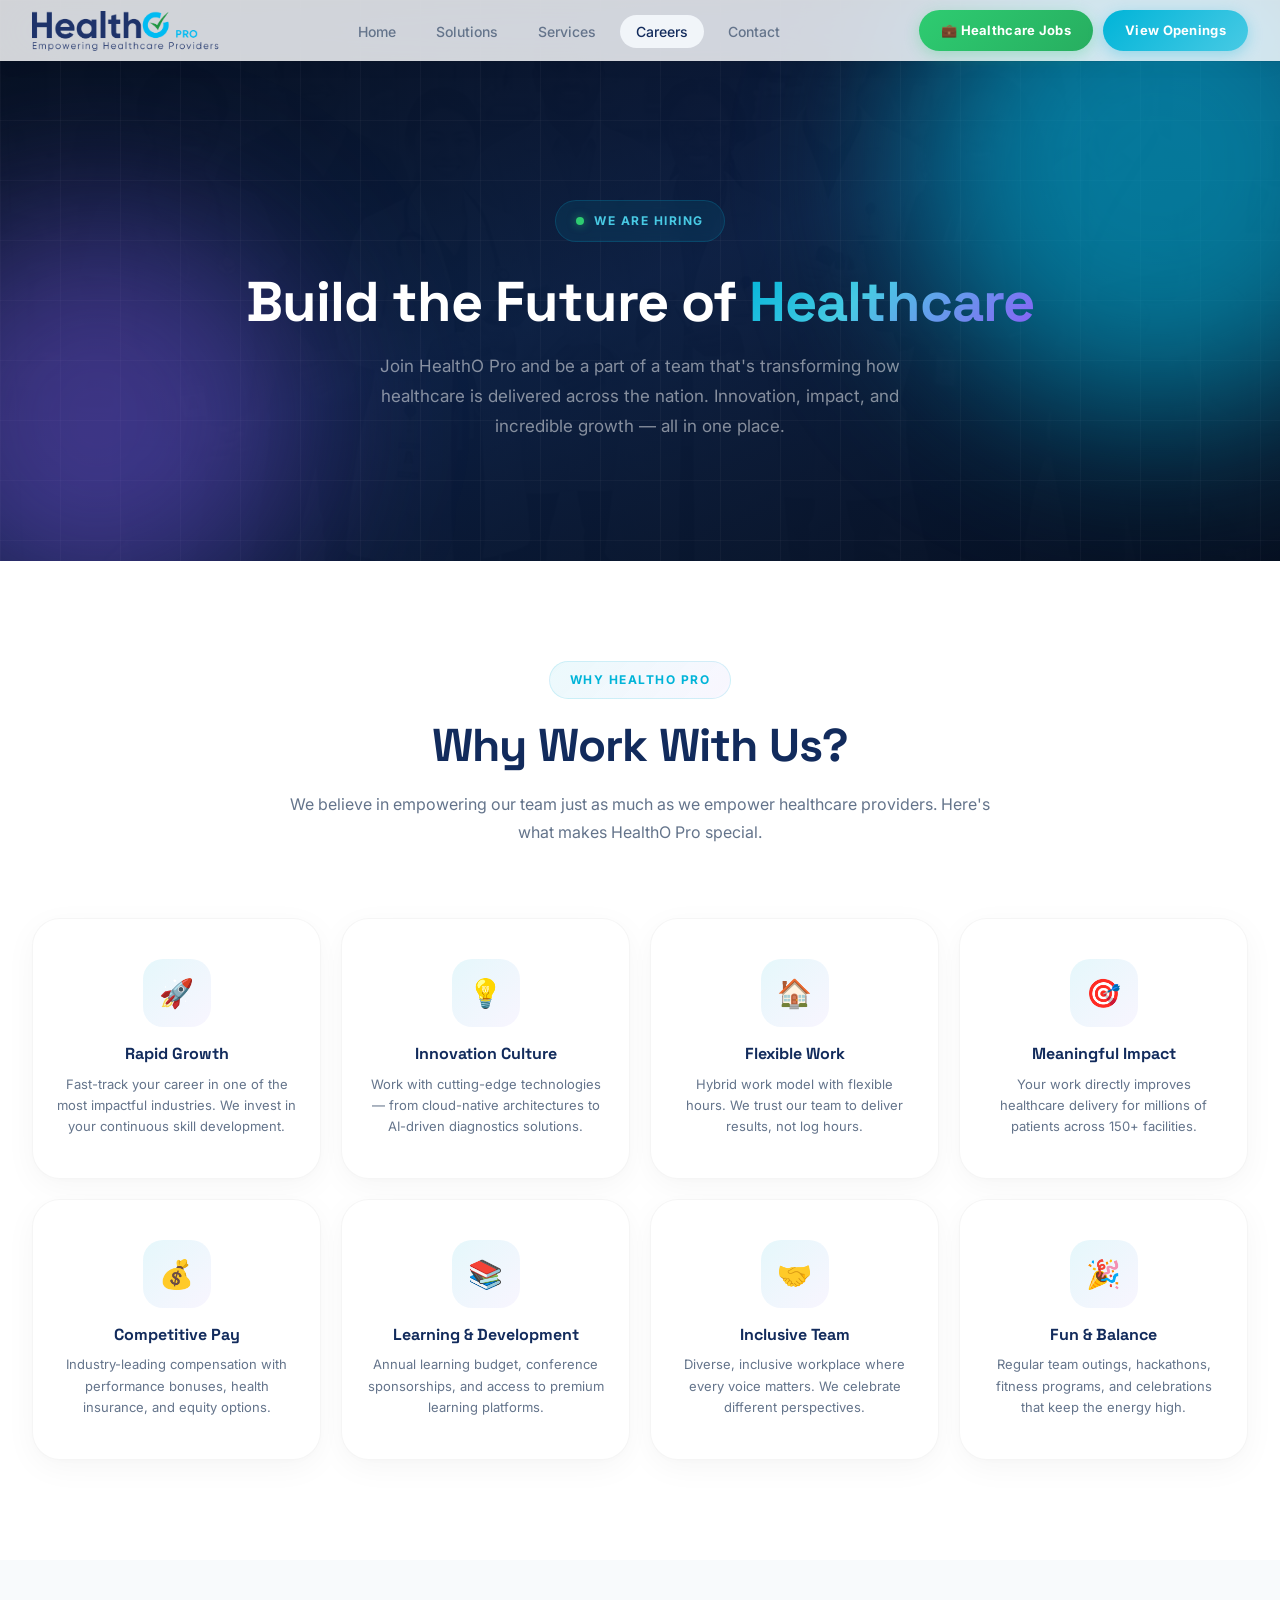
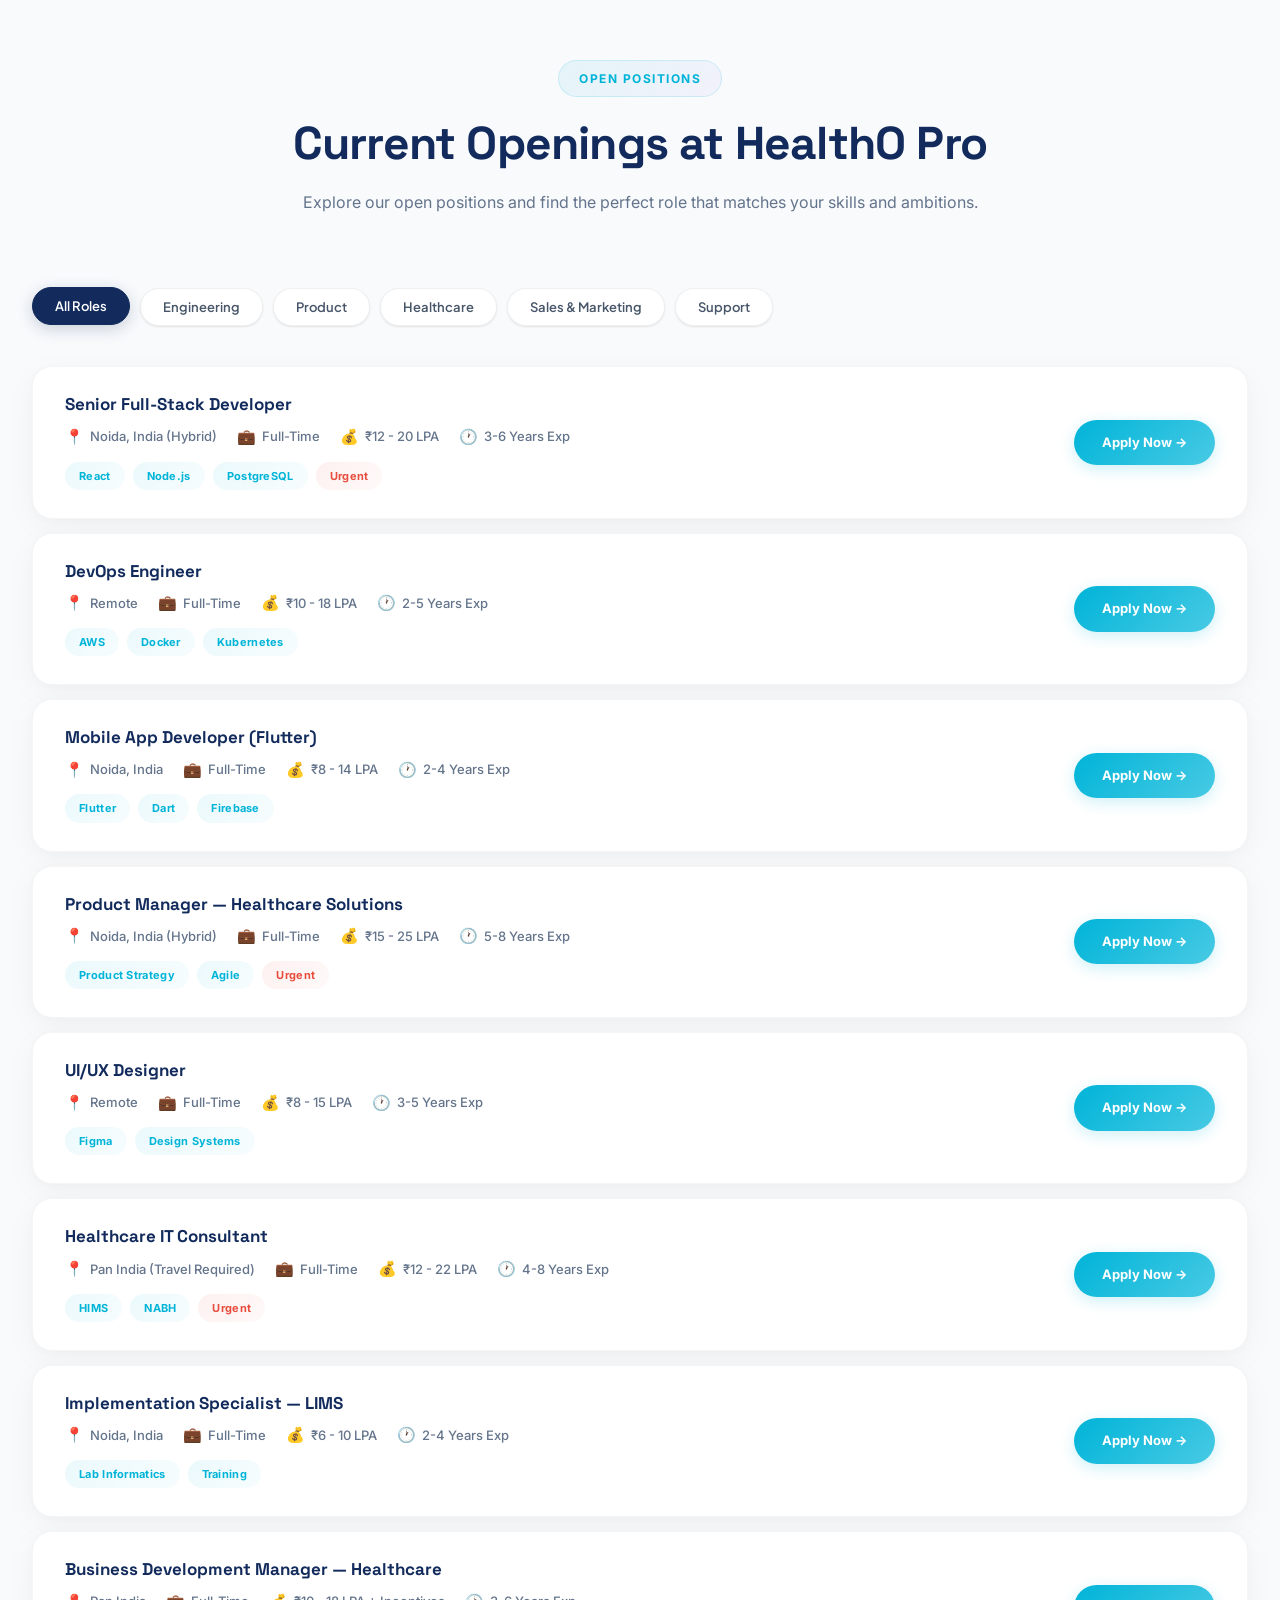
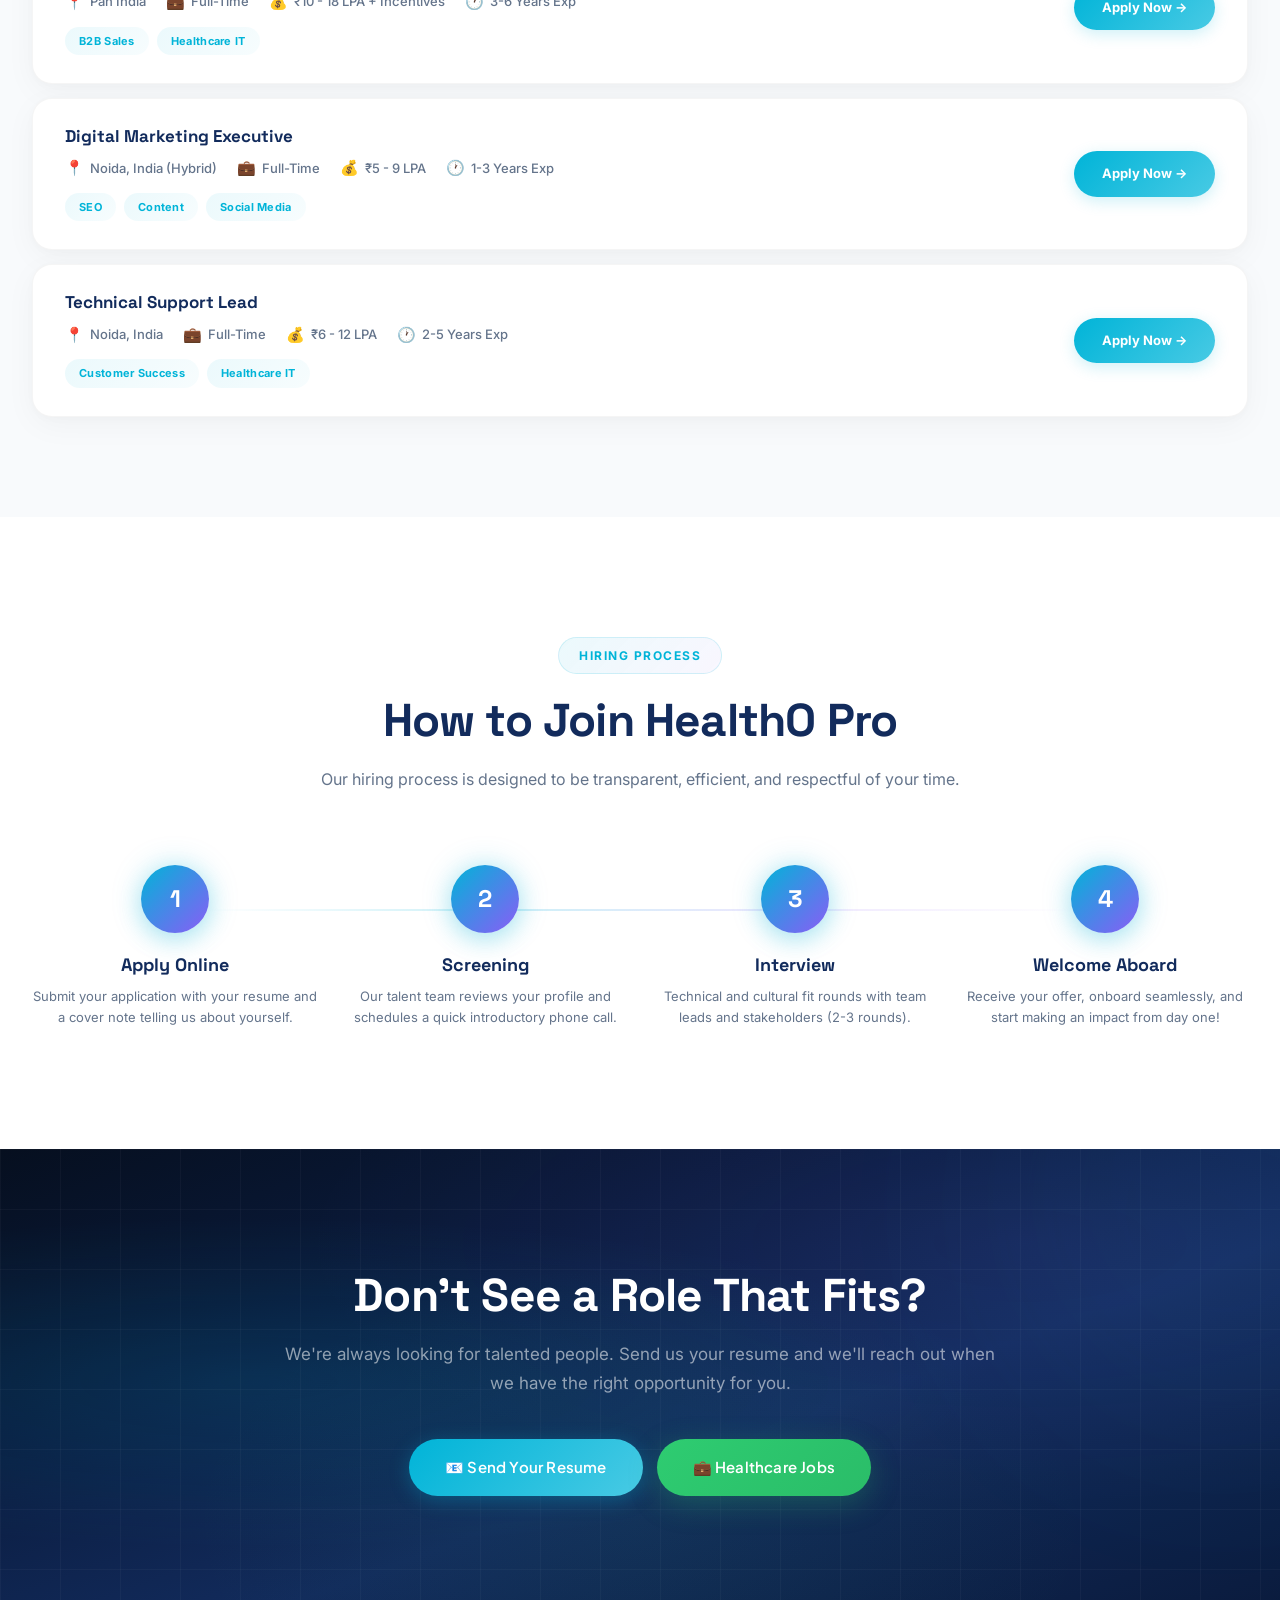
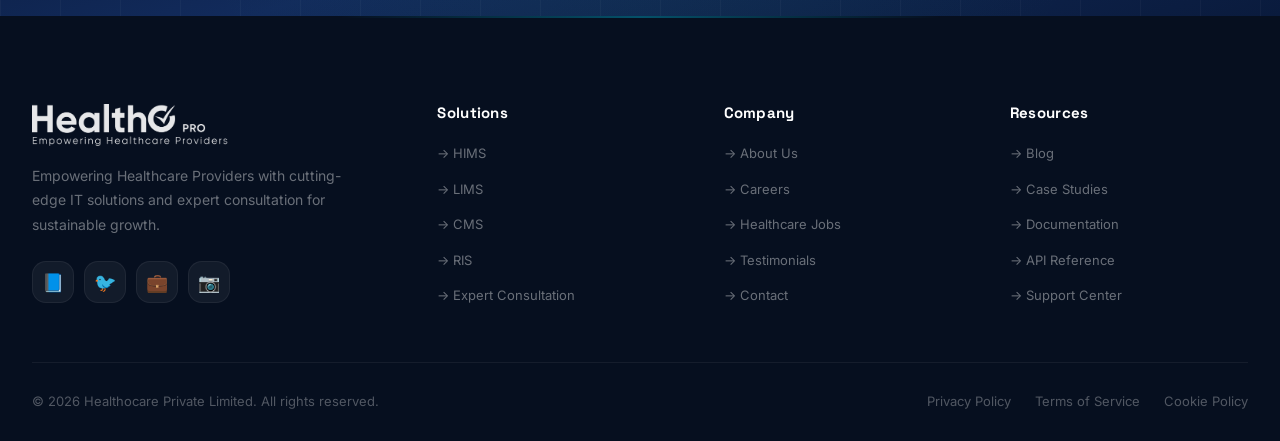
==== careers.html @ e5fc540d "first commit" ====
<!DOCTYPE html>
<html lang="en">
<head>
    <meta charset="UTF-8">
    <meta name="viewport" content="width=device-width, initial-scale=1.0">
    <title>Careers at HealthO Pro — Join Our Mission to Transform Healthcare</title>
    <meta name="description" content="Explore exciting career opportunities at HealthO Pro. Join our team of healthcare IT innovators and make a difference in global healthcare delivery.">
    <link rel="stylesheet" href="styles.css">
    <link rel="icon" type="image/png" href="assets/images/logo.png">
</head>
<body>

<!-- Preloader -->
<div class="preloader" id="preloader">
    <div class="preloader-spinner"></div>
</div>

<!-- Navigation -->
<nav class="navbar scrolled" id="navbar">
    <div class="container">
        <a href="index.html" class="nav-logo">
            <img src="assets/images/logo.png" alt="HealthO Pro">
        </a>
        <ul class="nav-menu" id="navMenu">
            <li><a href="index.html" class="nav-link">Home</a></li>
            <li><a href="index.html#solutions" class="nav-link">Solutions</a></li>
            <li><a href="index.html#services" class="nav-link">Services</a></li>
            <li><a href="careers.html" class="nav-link active">Careers</a></li>
            <li><a href="index.html#contact" class="nav-link">Contact</a></li>
            <li class="mobile-actions" style="display:none;">
                <a href="healthcare-jobs.html" class="nav-btn-jobs">💼 Healthcare Jobs</a>
                <a href="#open-positions" class="nav-btn-cta">View Openings</a>
            </li>
        </ul>
        <div class="nav-actions">
            <a href="healthcare-jobs.html" class="nav-btn-jobs">💼 Healthcare Jobs</a>
            <a href="#open-positions" class="nav-btn-cta">View Openings</a>
        </div>
        <button class="nav-toggle" id="navToggle" aria-label="Toggle navigation menu">
            <span></span>
            <span></span>
            <span></span>
        </button>
    </div>
</nav>

<!-- Page Hero -->
<section class="page-hero">
    <div class="page-hero-bg">
        <img src="assets/images/careers-hero.png" alt="Careers at HealthO Pro">
    </div>
    <div class="bg-grid"></div>
    <div class="bg-orb bg-orb-1"></div>
    <div class="bg-orb bg-orb-2"></div>
    <div class="container">
        <div class="hero-badge">
            <span class="hero-badge-dot"></span>
            We are hiring
        </div>
        <h1>Build the Future of <span class="highlight">Healthcare</span></h1>
        <p>Join HealthO Pro and be a part of a team that's transforming how healthcare is delivered across the nation. Innovation, impact, and incredible growth — all in one place.</p>
    </div>
</section>

<!-- Why Join Us -->
<section class="careers-why section">
    <div class="container">
        <div class="section-header reveal">
            <span class="section-label">Why HealthO Pro</span>
            <h2>Why Work With Us?</h2>
            <p>We believe in empowering our team just as much as we empower healthcare providers. Here's what makes HealthO Pro special.</p>
        </div>
        <div class="perks-grid">
            <div class="perk-card reveal" style="transition-delay: 0.1s">
                <div class="perk-icon">🚀</div>
                <h4>Rapid Growth</h4>
                <p>Fast-track your career in one of the most impactful industries. We invest in your continuous skill development.</p>
            </div>
            <div class="perk-card reveal" style="transition-delay: 0.2s">
                <div class="perk-icon">💡</div>
                <h4>Innovation Culture</h4>
                <p>Work with cutting-edge technologies — from cloud-native architectures to AI-driven diagnostics solutions.</p>
            </div>
            <div class="perk-card reveal" style="transition-delay: 0.3s">
                <div class="perk-icon">🏠</div>
                <h4>Flexible Work</h4>
                <p>Hybrid work model with flexible hours. We trust our team to deliver results, not log hours.</p>
            </div>
            <div class="perk-card reveal" style="transition-delay: 0.4s">
                <div class="perk-icon">🎯</div>
                <h4>Meaningful Impact</h4>
                <p>Your work directly improves healthcare delivery for millions of patients across 150+ facilities.</p>
            </div>
            <div class="perk-card reveal" style="transition-delay: 0.5s">
                <div class="perk-icon">💰</div>
                <h4>Competitive Pay</h4>
                <p>Industry-leading compensation with performance bonuses, health insurance, and equity options.</p>
            </div>
            <div class="perk-card reveal" style="transition-delay: 0.6s">
                <div class="perk-icon">📚</div>
                <h4>Learning & Development</h4>
                <p>Annual learning budget, conference sponsorships, and access to premium learning platforms.</p>
            </div>
            <div class="perk-card reveal" style="transition-delay: 0.7s">
                <div class="perk-icon">🤝</div>
                <h4>Inclusive Team</h4>
                <p>Diverse, inclusive workplace where every voice matters. We celebrate different perspectives.</p>
            </div>
            <div class="perk-card reveal" style="transition-delay: 0.8s">
                <div class="perk-icon">🎉</div>
                <h4>Fun & Balance</h4>
                <p>Regular team outings, hackathons, fitness programs, and celebrations that keep the energy high.</p>
            </div>
        </div>
    </div>
</section>

<!-- Open Positions -->
<section class="job-listings" id="open-positions">
    <div class="container">
        <div class="section-header reveal">
            <span class="section-label">Open Positions</span>
            <h2>Current Openings at HealthO Pro</h2>
            <p>Explore our open positions and find the perfect role that matches your skills and ambitions.</p>
        </div>

        <div class="jobs-filter reveal">
            <button class="filter-btn active" data-filter="all">All Roles</button>
            <button class="filter-btn" data-filter="engineering">Engineering</button>
            <button class="filter-btn" data-filter="product">Product</button>
            <button class="filter-btn" data-filter="healthcare">Healthcare</button>
            <button class="filter-btn" data-filter="sales">Sales & Marketing</button>
            <button class="filter-btn" data-filter="support">Support</button>
        </div>

        <div class="jobs-list" id="jobsList">
            <!-- Engineering -->
            <div class="job-card reveal" data-category="engineering">
                <div class="job-info">
                    <h4>Senior Full-Stack Developer</h4>
                    <div class="job-meta">
                        <span class="job-meta-item"><span class="meta-icon">📍</span> Noida, India (Hybrid)</span>
                        <span class="job-meta-item"><span class="meta-icon">💼</span> Full-Time</span>
                        <span class="job-meta-item"><span class="meta-icon">💰</span> ₹12 - 20 LPA</span>
                        <span class="job-meta-item"><span class="meta-icon">🕐</span> 3-6 Years Exp</span>
                    </div>
                    <div class="job-tags">
                        <span class="job-tag">React</span>
                        <span class="job-tag">Node.js</span>
                        <span class="job-tag">PostgreSQL</span>
                        <span class="job-tag urgent">Urgent</span>
                    </div>
                </div>
                <a href="#" class="job-apply">Apply Now →</a>
            </div>

            <div class="job-card reveal" data-category="engineering">
                <div class="job-info">
                    <h4>DevOps Engineer</h4>
                    <div class="job-meta">
                        <span class="job-meta-item"><span class="meta-icon">📍</span> Remote</span>
                        <span class="job-meta-item"><span class="meta-icon">💼</span> Full-Time</span>
                        <span class="job-meta-item"><span class="meta-icon">💰</span> ₹10 - 18 LPA</span>
                        <span class="job-meta-item"><span class="meta-icon">🕐</span> 2-5 Years Exp</span>
                    </div>
                    <div class="job-tags">
                        <span class="job-tag">AWS</span>
                        <span class="job-tag">Docker</span>
                        <span class="job-tag">Kubernetes</span>
                    </div>
                </div>
                <a href="#" class="job-apply">Apply Now →</a>
            </div>

            <div class="job-card reveal" data-category="engineering">
                <div class="job-info">
                    <h4>Mobile App Developer (Flutter)</h4>
                    <div class="job-meta">
                        <span class="job-meta-item"><span class="meta-icon">📍</span> Noida, India</span>
                        <span class="job-meta-item"><span class="meta-icon">💼</span> Full-Time</span>
                        <span class="job-meta-item"><span class="meta-icon">💰</span> ₹8 - 14 LPA</span>
                        <span class="job-meta-item"><span class="meta-icon">🕐</span> 2-4 Years Exp</span>
                    </div>
                    <div class="job-tags">
                        <span class="job-tag">Flutter</span>
                        <span class="job-tag">Dart</span>
                        <span class="job-tag">Firebase</span>
                    </div>
                </div>
                <a href="#" class="job-apply">Apply Now →</a>
            </div>

            <!-- Product -->
            <div class="job-card reveal" data-category="product">
                <div class="job-info">
                    <h4>Product Manager — Healthcare Solutions</h4>
                    <div class="job-meta">
                        <span class="job-meta-item"><span class="meta-icon">📍</span> Noida, India (Hybrid)</span>
                        <span class="job-meta-item"><span class="meta-icon">💼</span> Full-Time</span>
                        <span class="job-meta-item"><span class="meta-icon">💰</span> ₹15 - 25 LPA</span>
                        <span class="job-meta-item"><span class="meta-icon">🕐</span> 5-8 Years Exp</span>
                    </div>
                    <div class="job-tags">
                        <span class="job-tag">Product Strategy</span>
                        <span class="job-tag">Agile</span>
                        <span class="job-tag urgent">Urgent</span>
                    </div>
                </div>
                <a href="#" class="job-apply">Apply Now →</a>
            </div>

            <div class="job-card reveal" data-category="product">
                <div class="job-info">
                    <h4>UI/UX Designer</h4>
                    <div class="job-meta">
                        <span class="job-meta-item"><span class="meta-icon">📍</span> Remote</span>
                        <span class="job-meta-item"><span class="meta-icon">💼</span> Full-Time</span>
                        <span class="job-meta-item"><span class="meta-icon">💰</span> ₹8 - 15 LPA</span>
                        <span class="job-meta-item"><span class="meta-icon">🕐</span> 3-5 Years Exp</span>
                    </div>
                    <div class="job-tags">
                        <span class="job-tag">Figma</span>
                        <span class="job-tag">Design Systems</span>
                    </div>
                </div>
                <a href="#" class="job-apply">Apply Now →</a>
            </div>

            <!-- Healthcare -->
            <div class="job-card reveal" data-category="healthcare">
                <div class="job-info">
                    <h4>Healthcare IT Consultant</h4>
                    <div class="job-meta">
                        <span class="job-meta-item"><span class="meta-icon">📍</span> Pan India (Travel Required)</span>
                        <span class="job-meta-item"><span class="meta-icon">💼</span> Full-Time</span>
                        <span class="job-meta-item"><span class="meta-icon">💰</span> ₹12 - 22 LPA</span>
                        <span class="job-meta-item"><span class="meta-icon">🕐</span> 4-8 Years Exp</span>
                    </div>
                    <div class="job-tags">
                        <span class="job-tag">HIMS</span>
                        <span class="job-tag">NABH</span>
                        <span class="job-tag urgent">Urgent</span>
                    </div>
                </div>
                <a href="#" class="job-apply">Apply Now →</a>
            </div>

            <div class="job-card reveal" data-category="healthcare">
                <div class="job-info">
                    <h4>Implementation Specialist — LIMS</h4>
                    <div class="job-meta">
                        <span class="job-meta-item"><span class="meta-icon">📍</span> Noida, India</span>
                        <span class="job-meta-item"><span class="meta-icon">💼</span> Full-Time</span>
                        <span class="job-meta-item"><span class="meta-icon">💰</span> ₹6 - 10 LPA</span>
                        <span class="job-meta-item"><span class="meta-icon">🕐</span> 2-4 Years Exp</span>
                    </div>
                    <div class="job-tags">
                        <span class="job-tag">Lab Informatics</span>
                        <span class="job-tag">Training</span>
                    </div>
                </div>
                <a href="#" class="job-apply">Apply Now →</a>
            </div>

            <!-- Sales & Marketing -->
            <div class="job-card reveal" data-category="sales">
                <div class="job-info">
                    <h4>Business Development Manager — Healthcare</h4>
                    <div class="job-meta">
                        <span class="job-meta-item"><span class="meta-icon">📍</span> Pan India</span>
                        <span class="job-meta-item"><span class="meta-icon">💼</span> Full-Time</span>
                        <span class="job-meta-item"><span class="meta-icon">💰</span> ₹10 - 18 LPA + Incentives</span>
                        <span class="job-meta-item"><span class="meta-icon">🕐</span> 3-6 Years Exp</span>
                    </div>
                    <div class="job-tags">
                        <span class="job-tag">B2B Sales</span>
                        <span class="job-tag">Healthcare IT</span>
                    </div>
                </div>
                <a href="#" class="job-apply">Apply Now →</a>
            </div>

            <div class="job-card reveal" data-category="sales">
                <div class="job-info">
                    <h4>Digital Marketing Executive</h4>
                    <div class="job-meta">
                        <span class="job-meta-item"><span class="meta-icon">📍</span> Noida, India (Hybrid)</span>
                        <span class="job-meta-item"><span class="meta-icon">💼</span> Full-Time</span>
                        <span class="job-meta-item"><span class="meta-icon">💰</span> ₹5 - 9 LPA</span>
                        <span class="job-meta-item"><span class="meta-icon">🕐</span> 1-3 Years Exp</span>
                    </div>
                    <div class="job-tags">
                        <span class="job-tag">SEO</span>
                        <span class="job-tag">Content</span>
                        <span class="job-tag">Social Media</span>
                    </div>
                </div>
                <a href="#" class="job-apply">Apply Now →</a>
            </div>

            <!-- Support -->
            <div class="job-card reveal" data-category="support">
                <div class="job-info">
                    <h4>Technical Support Lead</h4>
                    <div class="job-meta">
                        <span class="job-meta-item"><span class="meta-icon">📍</span> Noida, India</span>
                        <span class="job-meta-item"><span class="meta-icon">💼</span> Full-Time</span>
                        <span class="job-meta-item"><span class="meta-icon">💰</span> ₹6 - 12 LPA</span>
                        <span class="job-meta-item"><span class="meta-icon">🕐</span> 2-5 Years Exp</span>
                    </div>
                    <div class="job-tags">
                        <span class="job-tag">Customer Success</span>
                        <span class="job-tag">Healthcare IT</span>
                    </div>
                </div>
                <a href="#" class="job-apply">Apply Now →</a>
            </div>
        </div>
    </div>
</section>

<!-- Application Process -->
<section class="section">
    <div class="container">
        <div class="section-header reveal">
            <span class="section-label">Hiring Process</span>
            <h2>How to Join HealthO Pro</h2>
            <p>Our hiring process is designed to be transparent, efficient, and respectful of your time.</p>
        </div>
        <div class="process-grid">
            <div class="process-step reveal" style="transition-delay: 0.1s">
                <div class="process-number">1</div>
                <h4>Apply Online</h4>
                <p>Submit your application with your resume and a cover note telling us about yourself.</p>
            </div>
            <div class="process-step reveal" style="transition-delay: 0.2s">
                <div class="process-number">2</div>
                <h4>Screening</h4>
                <p>Our talent team reviews your profile and schedules a quick introductory phone call.</p>
            </div>
            <div class="process-step reveal" style="transition-delay: 0.3s">
                <div class="process-number">3</div>
                <h4>Interview</h4>
                <p>Technical and cultural fit rounds with team leads and stakeholders (2-3 rounds).</p>
            </div>
            <div class="process-step reveal" style="transition-delay: 0.4s">
                <div class="process-number">4</div>
                <h4>Welcome Aboard</h4>
                <p>Receive your offer, onboard seamlessly, and start making an impact from day one!</p>
            </div>
        </div>
    </div>
</section>

<!-- CTA -->
<section class="cta-section">
    <div class="bg-grid"></div>
    <div class="cta-content reveal">
        <h2>Don't See a Role That Fits?</h2>
        <p>We're always looking for talented people. Send us your resume and we'll reach out when we have the right opportunity for you.</p>
        <div class="cta-actions">
            <a href="mailto:careers@healthopro.com" class="btn btn-primary">
                📧 Send Your Resume
            </a>
            <a href="healthcare-jobs.html" class="btn btn-green">
                💼 Healthcare Jobs
            </a>
        </div>
    </div>
</section>

<!-- Footer -->
<footer class="footer">
    <div class="container">
        <div class="footer-grid">
            <div class="footer-brand">
                <img src="assets/images/logo.png" alt="HealthO Pro">
                <p>Empowering Healthcare Providers with cutting-edge IT solutions and expert consultation for sustainable growth.</p>
                <div class="footer-social">
                    <a href="#" class="social-link" aria-label="Facebook">📘</a>
                    <a href="#" class="social-link" aria-label="Twitter">🐦</a>
                    <a href="#" class="social-link" aria-label="LinkedIn">💼</a>
                    <a href="#" class="social-link" aria-label="Instagram">📷</a>
                </div>
            </div>
            <div class="footer-links">
                <h4>Solutions</h4>
                <ul>
                    <li><a href="index.html#service-hims">→ HIMS</a></li>
                    <li><a href="index.html#service-lims">→ LIMS</a></li>
                    <li><a href="index.html#service-cms">→ CMS</a></li>
                    <li><a href="index.html#service-ris">→ RIS</a></li>
                    <li><a href="index.html#service-consult">→ Expert Consultation</a></li>
                </ul>
            </div>
            <div class="footer-links">
                <h4>Company</h4>
                <ul>
                    <li><a href="index.html#why-us">→ About Us</a></li>
                    <li><a href="careers.html">→ Careers</a></li>
                    <li><a href="healthcare-jobs.html">→ Healthcare Jobs</a></li>
                    <li><a href="index.html#testimonials">→ Testimonials</a></li>
                    <li><a href="index.html#contact">→ Contact</a></li>
                </ul>
            </div>
            <div class="footer-links">
                <h4>Resources</h4>
                <ul>
                    <li><a href="#">→ Blog</a></li>
                    <li><a href="#">→ Case Studies</a></li>
                    <li><a href="#">→ Documentation</a></li>
                    <li><a href="#">→ API Reference</a></li>
                    <li><a href="#">→ Support Center</a></li>
                </ul>
            </div>
        </div>
        <div class="footer-bottom">
            <p>© 2026 Healthocare Private Limited. All rights reserved.</p>
            <div class="footer-bottom-links">
                <a href="#">Privacy Policy</a>
                <a href="#">Terms of Service</a>
                <a href="#">Cookie Policy</a>
            </div>
        </div>
    </div>
</footer>

<!-- Back to Top -->
<button class="back-to-top" id="backToTop" aria-label="Back to top">↑</button>

<script src="script.js"></script>
</body>
</html>
---- styles.css ----
/* ============================================
   HealthO Pro — Futuristic Design System 2030
   Color Palette from Logo:
   - Dark Navy:  #122B5C
   - Cyan Blue:  #00B4D8
   - Green:      #2ECC71
   ============================================ */

@import url('https://fonts.googleapis.com/css2?family=Inter:wght@300;400;500;600;700;800;900&family=Plus+Jakarta+Sans:wght@400;500;600;700;800&family=Space+Grotesk:wght@400;500;600;700&display=swap');

/* ===== CSS VARIABLES ===== */
:root {
    --navy: #122B5C;
    --navy-dark: #0A1B3D;
    --navy-deeper: #060F1F;
    --navy-light: #1A3A72;
    --cyan: #00B4D8;
    --cyan-dark: #0096B7;
    --cyan-light: #48CAE4;
    --cyan-glow: rgba(0, 180, 216, 0.6);
    --green: #2ECC71;
    --green-dark: #27AE60;
    --green-light: #58D68D;
    --green-glow: rgba(46, 204, 113, 0.5);
    --purple: #8B5CF6;
    --purple-glow: rgba(139, 92, 246, 0.4);
    --amber: #F59E0B;

    --white: #FFFFFF;
    --off-white: #F8FAFC;
    --gray-50: #F1F5F9;
    --gray-100: #E2E8F0;
    --gray-200: #CBD5E1;
    --gray-300: #94A3B8;
    --gray-400: #64748B;
    --gray-500: #475569;
    --gray-600: #334155;
    --gray-700: #1E293B;
    --gray-800: #0F172A;

    /* Glass */
    --glass-white: rgba(255, 255, 255, 0.06);
    --glass-white-border: rgba(255, 255, 255, 0.1);
    --glass-card: rgba(255, 255, 255, 0.03);
    --glass-light: rgba(255, 255, 255, 0.85);
    --glass-light-border: rgba(255, 255, 255, 0.5);

    /* Gradients */
    --gradient-hero: linear-gradient(160deg, #060F1F 0%, #0A1B3D 30%, #122B5C 60%, #0A1B3D 100%);
    --gradient-mesh: radial-gradient(ellipse at 20% 50%, rgba(0,180,216,0.12) 0%, transparent 50%),
                     radial-gradient(ellipse at 80% 20%, rgba(139,92,246,0.08) 0%, transparent 50%),
                     radial-gradient(ellipse at 50% 80%, rgba(46,204,113,0.06) 0%, transparent 50%);
    --gradient-cyan: linear-gradient(135deg, #00B4D8 0%, #48CAE4 50%, #00B4D8 100%);
    --gradient-cyan-glow: linear-gradient(135deg, #00B4D8 0%, #8B5CF6 100%);
    --gradient-navy: linear-gradient(135deg, #122B5C 0%, #1A3A72 100%);
    --gradient-card-hover: linear-gradient(135deg, rgba(0,180,216,0.05) 0%, rgba(139,92,246,0.03) 100%);
    --gradient-text: linear-gradient(135deg, #00B4D8 0%, #48CAE4 40%, #8B5CF6 100%);

    /* Shadows */
    --shadow-sm: 0 1px 3px rgba(0,0,0,0.04), 0 1px 2px rgba(0,0,0,0.06);
    --shadow-md: 0 4px 20px rgba(0,0,0,0.06), 0 2px 8px rgba(0,0,0,0.04);
    --shadow-lg: 0 12px 40px rgba(0,0,0,0.08), 0 4px 12px rgba(0,0,0,0.05);
    --shadow-xl: 0 24px 60px rgba(0,0,0,0.1), 0 8px 20px rgba(0,0,0,0.06);
    --shadow-2xl: 0 32px 80px rgba(0,0,0,0.14);
    --shadow-cyan: 0 0 30px rgba(0,180,216,0.2), 0 0 60px rgba(0,180,216,0.1);
    --shadow-neon: 0 0 20px rgba(0,180,216,0.4), 0 0 40px rgba(0,180,216,0.2), 0 0 80px rgba(0,180,216,0.1);
    --shadow-green: 0 8px 30px rgba(46,204,113,0.25);
    --shadow-card: 0 8px 32px rgba(0,0,0,0.04), 0 2px 8px rgba(0,0,0,0.02);
    --shadow-card-hover: 0 20px 60px rgba(0,180,216,0.12), 0 8px 24px rgba(0,0,0,0.06);

    /* Typography */
    --font-primary: 'Plus Jakarta Sans', 'Inter', -apple-system, BlinkMacSystemFont, sans-serif;
    --font-display: 'Space Grotesk', 'Plus Jakarta Sans', sans-serif;
    --font-body: 'Inter', -apple-system, BlinkMacSystemFont, sans-serif;

    /* Spacing */
    --section-padding: 120px 0;
    --container-max: 1320px;
    --container-padding: 0 32px;

    /* Radius */
    --radius-sm: 10px;
    --radius-md: 14px;
    --radius-lg: 20px;
    --radius-xl: 28px;
    --radius-2xl: 36px;
    --radius-full: 9999px;

    /* Transitions */
    --ease-out-expo: cubic-bezier(0.16, 1, 0.3, 1);
    --ease-spring: cubic-bezier(0.34, 1.56, 0.64, 1);
    --transition-fast: 0.2s var(--ease-out-expo);
    --transition-base: 0.4s var(--ease-out-expo);
    --transition-slow: 0.6s var(--ease-out-expo);
    --transition-spring: 0.5s var(--ease-spring);
}

/* ===== RESET & BASE ===== */
*, *::before, *::after {
    margin: 0;
    padding: 0;
    box-sizing: border-box;
}

html {
    scroll-behavior: smooth;
    -webkit-font-smoothing: antialiased;
    -moz-osx-font-smoothing: grayscale;
    font-size: 16px;
}

body {
    font-family: var(--font-body);
    font-size: 1rem;
    line-height: 1.65;
    color: var(--gray-500);
    background-color: var(--white);
    overflow-x: hidden;
}

a {
    text-decoration: none;
    color: inherit;
    transition: var(--transition-base);
}

img {
    max-width: 100%;
    height: auto;
    display: block;
}

ul, ol { list-style: none; }

button {
    cursor: pointer;
    border: none;
    outline: none;
    font-family: var(--font-primary);
    background: none;
}

h1, h2, h3, h4, h5, h6 {
    font-family: var(--font-primary);
    color: var(--navy);
    line-height: 1.15;
    font-weight: 700;
}

.container {
    max-width: var(--container-max);
    margin: 0 auto;
    padding: var(--container-padding);
}

/* ===== ANIMATED BACKGROUND ELEMENTS ===== */
.bg-grid {
    position: absolute;
    inset: 0;
    background-image:
        linear-gradient(rgba(255,255,255,0.03) 1px, transparent 1px),
        linear-gradient(90deg, rgba(255,255,255,0.03) 1px, transparent 1px);
    background-size: 60px 60px;
    pointer-events: none;
    z-index: 0;
}

.bg-orb {
    position: absolute;
    border-radius: 50%;
    filter: blur(80px);
    pointer-events: none;
    z-index: 0;
    will-change: transform;
}

.bg-orb-1 {
    width: 500px;
    height: 500px;
    background: var(--cyan-glow);
    top: -15%;
    right: -10%;
    animation: orb-float-1 12s ease-in-out infinite;
}

.bg-orb-2 {
    width: 400px;
    height: 400px;
    background: var(--purple-glow);
    bottom: -10%;
    left: -8%;
    animation: orb-float-2 15s ease-in-out infinite;
}

.bg-orb-3 {
    width: 300px;
    height: 300px;
    background: var(--green-glow);
    top: 40%;
    left: 50%;
    animation: orb-float-3 18s ease-in-out infinite;
}

@keyframes orb-float-1 {
    0%, 100% { transform: translate(0, 0) scale(1); }
    33% { transform: translate(-40px, 30px) scale(1.1); }
    66% { transform: translate(20px, -20px) scale(0.9); }
}

@keyframes orb-float-2 {
    0%, 100% { transform: translate(0, 0) scale(1); }
    33% { transform: translate(30px, -40px) scale(1.05); }
    66% { transform: translate(-20px, 20px) scale(0.95); }
}

@keyframes orb-float-3 {
    0%, 100% { transform: translate(0, 0) scale(0.8); opacity: 0.3; }
    50% { transform: translate(-60px, 40px) scale(1); opacity: 0.5; }
}

/* Floating particles canvas */
#particles-canvas {
    position: absolute;
    inset: 0;
    pointer-events: none;
    z-index: 1;
}

/* ===== BUTTONS ===== */
.btn {
    display: inline-flex;
    align-items: center;
    justify-content: center;
    gap: 10px;
    padding: 16px 36px;
    font-size: 15px;
    font-weight: 600;
    font-family: var(--font-primary);
    border-radius: var(--radius-full);
    transition: all 0.4s var(--ease-out-expo);
    letter-spacing: 0.2px;
    position: relative;
    overflow: hidden;
    isolation: isolate;
}

.btn::after {
    content: '';
    position: absolute;
    inset: 0;
    background: linear-gradient(135deg, rgba(255,255,255,0.25) 0%, transparent 50%);
    opacity: 0;
    transition: opacity 0.4s ease;
    z-index: -1;
}

.btn:hover::after {
    opacity: 1;
}

.btn-primary {
    background: var(--gradient-cyan);
    background-size: 200% 200%;
    color: var(--white);
    box-shadow: 0 4px 20px rgba(0,180,216,0.3);
    animation: gradient-shift 4s ease infinite;
}

.btn-primary:hover {
    transform: translateY(-3px) scale(1.02);
    box-shadow: var(--shadow-neon);
}

.btn-primary:active {
    transform: translateY(-1px) scale(0.99);
}

@keyframes gradient-shift {
    0%, 100% { background-position: 0% 50%; }
    50% { background-position: 100% 50%; }
}

.btn-secondary {
    background: var(--white);
    color: var(--navy);
    border: 2px solid var(--gray-100);
    box-shadow: var(--shadow-sm);
}

.btn-secondary:hover {
    border-color: var(--cyan);
    color: var(--cyan);
    transform: translateY(-3px);
    box-shadow: var(--shadow-md);
}

.btn-navy {
    background: var(--gradient-navy);
    color: var(--white);
    box-shadow: 0 8px 30px rgba(18,43,92,0.25);
}

.btn-navy:hover {
    transform: translateY(-3px);
    box-shadow: 0 12px 40px rgba(18,43,92,0.35);
}

.btn-outline {
    background: rgba(255,255,255,0.08);
    color: var(--white);
    border: 1.5px solid rgba(255,255,255,0.25);
    backdrop-filter: blur(8px);
}

.btn-outline:hover {
    background: var(--white);
    color: var(--navy);
    border-color: var(--white);
    transform: translateY(-3px);
    box-shadow: 0 12px 40px rgba(255,255,255,0.15);
}

.btn-green {
    background: linear-gradient(135deg, #2ECC71 0%, #27AE60 100%);
    background-size: 200% 200%;
    color: var(--white);
    box-shadow: var(--shadow-green);
    animation: gradient-shift 4s ease infinite;
}

.btn-green:hover {
    transform: translateY(-3px) scale(1.02);
    box-shadow: 0 0 30px rgba(46,204,113,0.4), 0 0 60px rgba(46,204,113,0.2);
}

.btn-glass {
    background: rgba(255,255,255,0.08);
    backdrop-filter: blur(16px);
    -webkit-backdrop-filter: blur(16px);
    border: 1px solid rgba(255,255,255,0.12);
    color: var(--white);
}

.btn-glass:hover {
    background: rgba(255,255,255,0.15);
    border-color: rgba(255,255,255,0.25);
    transform: translateY(-3px);
}

.btn-icon {
    width: 18px;
    height: 18px;
    transition: transform 0.3s ease;
}

.btn:hover .btn-icon {
    transform: translateX(3px);
}

/* Ripple effect */
.btn-ripple {
    position: absolute;
    border-radius: 50%;
    background: rgba(255,255,255,0.3);
    transform: scale(0);
    animation: ripple 0.6s linear;
    pointer-events: none;
}

@keyframes ripple {
    to { transform: scale(4); opacity: 0; }
}

/* ===== NAVIGATION ===== */
.navbar {
    position: fixed;
    top: 0;
    left: 0;
    right: 0;
    z-index: 1000;
    padding: 18px 0;
    transition: all 0.5s var(--ease-out-expo);
    background: transparent;
}

.navbar.scrolled {
    background: rgba(255,255,255,0.82);
    backdrop-filter: blur(24px) saturate(180%);
    -webkit-backdrop-filter: blur(24px) saturate(180%);
    box-shadow: 0 1px 0 rgba(0,0,0,0.06), 0 4px 20px rgba(0,0,0,0.04);
    padding: 10px 0;
}

.navbar .container {
    display: flex;
    align-items: center;
    justify-content: space-between;
}

.nav-logo {
    display: flex;
    align-items: center;
    position: relative;
    z-index: 10;
}

.nav-logo img {
    height: 46px;
    width: auto;
    transition: all 0.4s ease;
}

.navbar.scrolled .nav-logo img {
    height: 40px;
}

.nav-menu {
    display: flex;
    align-items: center;
    gap: 8px;
}

.nav-link {
    font-size: 14px;
    font-weight: 500;
    color: rgba(255,255,255,0.7);
    padding: 8px 16px;
    border-radius: var(--radius-full);
    position: relative;
    transition: all 0.3s ease;
}

.nav-link:hover,
.nav-link.active {
    color: var(--white);
    background: rgba(255,255,255,0.1);
}

.navbar.scrolled .nav-link {
    color: var(--gray-400);
}

.navbar.scrolled .nav-link:hover,
.navbar.scrolled .nav-link.active {
    color: var(--navy);
    background: var(--gray-50);
}

.nav-actions {
    display: flex;
    align-items: center;
    gap: 10px;
}

.nav-btn-jobs {
    display: inline-flex;
    align-items: center;
    gap: 8px;
    padding: 10px 22px;
    font-size: 13px;
    font-weight: 700;
    border-radius: var(--radius-full);
    background: linear-gradient(135deg, #2ECC71 0%, #27AE60 100%);
    color: var(--white);
    box-shadow: 0 4px 15px rgba(46,204,113,0.3);
    transition: all 0.4s var(--ease-out-expo);
    letter-spacing: 0.3px;
}

.nav-btn-jobs:hover {
    transform: translateY(-2px) scale(1.03);
    box-shadow: 0 8px 25px rgba(46,204,113,0.4);
}

.nav-btn-cta {
    display: inline-flex;
    align-items: center;
    gap: 8px;
    padding: 10px 22px;
    font-size: 13px;
    font-weight: 700;
    border-radius: var(--radius-full);
    background: var(--gradient-cyan);
    background-size: 200% 200%;
    color: var(--white);
    box-shadow: 0 4px 15px rgba(0,180,216,0.3);
    transition: all 0.4s var(--ease-out-expo);
    animation: gradient-shift 4s ease infinite;
    letter-spacing: 0.3px;
}

.nav-btn-cta:hover {
    transform: translateY(-2px) scale(1.03);
    box-shadow: 0 8px 25px rgba(0,180,216,0.4);
}

/* Mobile Menu Toggle */
.nav-toggle {
    display: none;
    flex-direction: column;
    gap: 5px;
    background: none;
    padding: 10px;
    cursor: pointer;
    z-index: 1002;
    border-radius: var(--radius-sm);
    transition: background 0.3s ease;
}

.nav-toggle:hover {
    background: rgba(255,255,255,0.1);
}

.navbar.scrolled .nav-toggle:hover {
    background: var(--gray-50);
}

.nav-toggle span {
    width: 22px;
    height: 2px;
    background: var(--white);
    border-radius: 2px;
    transition: all 0.3s ease;
    transform-origin: center;
}

.nav-toggle.active span:nth-child(1) {
    transform: rotate(45deg) translate(5px, 5px);
}
.nav-toggle.active span:nth-child(2) {
    opacity: 0;
    transform: scaleX(0);
}
.nav-toggle.active span:nth-child(3) {
    transform: rotate(-45deg) translate(5px, -5px);
}

.navbar.scrolled .nav-toggle span {
    background: var(--navy);
}

/* ===== HERO SECTION ===== */
.hero {
    position: relative;
    min-height: 100vh;
    display: flex;
    align-items: center;
    overflow: hidden;
    background: var(--gradient-hero);
}

.hero::before {
    content: '';
    position: absolute;
    inset: 0;
    background: var(--gradient-mesh);
    z-index: 0;
}

.hero-bg {
    position: absolute;
    inset: 0;
    z-index: 0;
}

.hero-bg img {
    width: 100%;
    height: 100%;
    object-fit: cover;
    opacity: 0.15;
    filter: saturate(0.7);
}

.hero-bg::after {
    content: '';
    position: absolute;
    inset: 0;
    background: linear-gradient(160deg, rgba(6,15,31,0.92) 0%, rgba(10,27,61,0.8) 40%, rgba(18,43,92,0.65) 70%, rgba(6,15,31,0.9) 100%);
}

.hero .container {
    position: relative;
    z-index: 5;
    display: grid;
    grid-template-columns: 1fr 1fr;
    gap: 80px;
    align-items: center;
    padding-top: 120px;
    padding-bottom: 80px;
}

.hero-content {
    animation: hero-fade-in 1.2s var(--ease-out-expo);
}

@keyframes hero-fade-in {
    from { opacity: 0; transform: translateY(40px); }
    to { opacity: 1; transform: translateY(0); }
}

.hero-badge {
    display: inline-flex;
    align-items: center;
    gap: 10px;
    padding: 10px 20px;
    background: rgba(0,180,216,0.1);
    border: 1px solid rgba(0,180,216,0.2);
    border-radius: var(--radius-full);
    font-size: 12px;
    font-weight: 700;
    color: var(--cyan-light);
    margin-bottom: 28px;
    letter-spacing: 1.5px;
    text-transform: uppercase;
    backdrop-filter: blur(8px);
}

.hero-badge-dot {
    width: 8px;
    height: 8px;
    border-radius: 50%;
    background: var(--green);
    box-shadow: 0 0 8px rgba(46,204,113,0.6);
    animation: pulse-dot 2s ease-in-out infinite;
}

@keyframes pulse-dot {
    0%, 100% { opacity: 1; box-shadow: 0 0 8px rgba(46,204,113,0.6); }
    50% { opacity: 0.6; box-shadow: 0 0 16px rgba(46,204,113,0.8); }
}

.hero h1 {
    font-family: var(--font-display);
    font-size: clamp(38px, 5vw, 62px);
    font-weight: 700;
    color: var(--white);
    line-height: 1.08;
    margin-bottom: 24px;
    letter-spacing: -1.5px;
}

.hero h1 .highlight {
    background: var(--gradient-text);
    -webkit-background-clip: text;
    -webkit-text-fill-color: transparent;
    background-clip: text;
}

.hero p {
    font-size: 17px;
    line-height: 1.75;
    color: rgba(255,255,255,0.55);
    margin-bottom: 40px;
    max-width: 500px;
}

.hero-actions {
    display: flex;
    align-items: center;
    gap: 14px;
    margin-bottom: 56px;
    flex-wrap: wrap;
}

.hero-stats {
    display: grid;
    grid-template-columns: repeat(3, 1fr);
    gap: 16px;
}

.hero-stat {
    text-align: center;
    padding: 22px 16px;
    background: var(--glass-white);
    border: 1px solid var(--glass-white-border);
    border-radius: var(--radius-lg);
    backdrop-filter: blur(16px);
    -webkit-backdrop-filter: blur(16px);
    transition: all 0.4s var(--ease-out-expo);
    cursor: default;
}

.hero-stat:hover {
    background: rgba(255,255,255,0.1);
    border-color: rgba(0,180,216,0.3);
    transform: translateY(-6px);
    box-shadow: 0 12px 40px rgba(0,180,216,0.1);
}

.hero-stat .number {
    font-family: var(--font-display);
    font-size: 36px;
    font-weight: 700;
    background: var(--gradient-text);
    -webkit-background-clip: text;
    -webkit-text-fill-color: transparent;
    background-clip: text;
    display: block;
    line-height: 1;
}

.hero-stat .label {
    font-size: 12px;
    color: rgba(255,255,255,0.45);
    margin-top: 8px;
    display: block;
    letter-spacing: 0.5px;
}

/* Hero Visual */
.hero-visual {
    position: relative;
    display: flex;
    justify-content: center;
    align-items: center;
    animation: hero-visual-in 1.2s var(--ease-out-expo) 0.3s both;
}

@keyframes hero-visual-in {
    from { opacity: 0; transform: translateX(60px) scale(0.95); }
    to { opacity: 1; transform: translateX(0) scale(1); }
}

.hero-visual-wrapper {
    position: relative;
    width: 100%;
    max-width: 540px;
}

.hero-visual-wrapper img {
    width: 100%;
    border-radius: var(--radius-xl);
    box-shadow: 0 40px 100px rgba(0,0,0,0.35);
    border: 1px solid rgba(255,255,255,0.08);
}

/* Glow behind image */
.hero-visual-wrapper::before {
    content: '';
    position: absolute;
    inset: -20px;
    border-radius: var(--radius-2xl);
    background: linear-gradient(135deg, rgba(0,180,216,0.15) 0%, rgba(139,92,246,0.1) 100%);
    filter: blur(40px);
    z-index: -1;
}

.hero-float-card {
    position: absolute;
    background: rgba(255,255,255,0.92);
    backdrop-filter: blur(24px);
    -webkit-backdrop-filter: blur(24px);
    border-radius: var(--radius-lg);
    padding: 16px 20px;
    display: flex;
    align-items: center;
    gap: 12px;
    box-shadow: 0 12px 40px rgba(0,0,0,0.12);
    border: 1px solid rgba(255,255,255,0.6);
    animation: float 5s ease-in-out infinite;
    transition: transform 0.3s ease;
}

.hero-float-card:hover {
    transform: scale(1.05);
}

.hero-float-card.card-1 {
    top: 40px;
    left: -50px;
    animation-delay: 0s;
}

.hero-float-card.card-2 {
    bottom: 70px;
    right: -35px;
    animation-delay: 2s;
}

.hero-float-card .card-icon {
    width: 44px;
    height: 44px;
    border-radius: var(--radius-md);
    display: flex;
    align-items: center;
    justify-content: center;
    font-size: 20px;
    flex-shrink: 0;
}

.hero-float-card .card-icon.cyan {
    background: linear-gradient(135deg, rgba(0,180,216,0.15) 0%, rgba(0,180,216,0.05) 100%);
}

.hero-float-card .card-icon.green {
    background: linear-gradient(135deg, rgba(46,204,113,0.15) 0%, rgba(46,204,113,0.05) 100%);
}

.hero-float-card .card-info .card-title {
    font-size: 13px;
    font-weight: 700;
    color: var(--navy);
}

.hero-float-card .card-info .card-desc {
    font-size: 11px;
    color: var(--gray-400);
}

@keyframes float {
    0%, 100% { transform: translateY(0) rotate(0); }
    50% { transform: translateY(-14px) rotate(1deg); }
}

/* ===== SECTION STYLING ===== */
.section {
    padding: var(--section-padding);
    position: relative;
}

.section-dark {
    background: var(--gradient-hero);
    color: var(--white);
    position: relative;
    overflow: hidden;
}

.section-dark::before {
    content: '';
    position: absolute;
    inset: 0;
    background: var(--gradient-mesh);
}

.section-light {
    background: var(--off-white);
}

.section-header {
    text-align: center;
    max-width: 700px;
    margin: 0 auto 72px;
}

.section-label {
    display: inline-flex;
    align-items: center;
    gap: 8px;
    padding: 8px 20px;
    background: linear-gradient(135deg, rgba(0,180,216,0.08) 0%, rgba(139,92,246,0.05) 100%);
    border: 1px solid rgba(0,180,216,0.15);
    border-radius: var(--radius-full);
    font-size: 12px;
    font-weight: 700;
    color: var(--cyan);
    text-transform: uppercase;
    letter-spacing: 1.5px;
    margin-bottom: 20px;
}

.section-dark .section-label {
    background: rgba(0,180,216,0.12);
    border-color: rgba(0,180,216,0.2);
    color: var(--cyan-light);
}

.section-header h2 {
    font-family: var(--font-display);
    font-size: clamp(32px, 4vw, 46px);
    font-weight: 700;
    margin-bottom: 18px;
    letter-spacing: -0.8px;
}

.section-dark .section-header h2 {
    color: var(--white);
}

.section-header p {
    font-size: 16px;
    color: var(--gray-400);
    line-height: 1.75;
}

.section-dark .section-header p {
    color: rgba(255,255,255,0.5);
}

/* ===== SERVICES / SOLUTIONS ===== */
.services-grid {
    display: grid;
    grid-template-columns: repeat(3, 1fr);
    gap: 24px;
}

.service-card {
    background: var(--white);
    border-radius: var(--radius-xl);
    padding: 40px 32px;
    border: 1px solid rgba(0,0,0,0.04);
    transition: all 0.5s var(--ease-out-expo);
    position: relative;
    overflow: hidden;
    cursor: pointer;
    box-shadow: var(--shadow-card);
}

/* Top gradient line */
.service-card::before {
    content: '';
    position: absolute;
    top: 0;
    left: 0;
    right: 0;
    height: 3px;
    background: var(--gradient-cyan-glow);
    transform: scaleX(0);
    transform-origin: left;
    transition: transform 0.5s var(--ease-out-expo);
}

/* Hover glow */
.service-card::after {
    content: '';
    position: absolute;
    top: -50%;
    left: -50%;
    width: 200%;
    height: 200%;
    background: radial-gradient(circle at center, rgba(0,180,216,0.04) 0%, transparent 60%);
    opacity: 0;
    transition: opacity 0.5s ease;
    pointer-events: none;
}

.service-card:hover {
    transform: translateY(-10px);
    box-shadow: var(--shadow-card-hover);
    border-color: rgba(0,180,216,0.1);
}

.service-card:hover::before {
    transform: scaleX(1);
}

.service-card:hover::after {
    opacity: 1;
}

.service-icon {
    width: 68px;
    height: 68px;
    border-radius: var(--radius-lg);
    display: flex;
    align-items: center;
    justify-content: center;
    font-size: 30px;
    margin-bottom: 22px;
    transition: all 0.5s var(--ease-spring);
    position: relative;
}

.service-icon.hims { background: linear-gradient(135deg, rgba(0,180,216,0.12) 0%, rgba(0,180,216,0.04) 100%); }
.service-icon.lims { background: linear-gradient(135deg, rgba(46,204,113,0.12) 0%, rgba(46,204,113,0.04) 100%); }
.service-icon.cms { background: linear-gradient(135deg, rgba(18,43,92,0.1) 0%, rgba(18,43,92,0.03) 100%); }
.service-icon.ris { background: linear-gradient(135deg, rgba(139,92,246,0.12) 0%, rgba(139,92,246,0.04) 100%); }
.service-icon.consult { background: linear-gradient(135deg, rgba(245,158,11,0.12) 0%, rgba(245,158,11,0.04) 100%); }

.service-card:hover .service-icon {
    transform: scale(1.15) rotate(-5deg);
}

.service-card h3 {
    font-family: var(--font-display);
    font-size: 22px;
    font-weight: 700;
    margin-bottom: 6px;
}

.service-card .service-full-name {
    font-size: 12px;
    color: var(--cyan);
    font-weight: 700;
    margin-bottom: 14px;
    display: block;
    letter-spacing: 0.3px;
}

.service-card p {
    font-size: 14px;
    color: var(--gray-400);
    line-height: 1.7;
    margin-bottom: 20px;
}

.service-features {
    display: flex;
    flex-direction: column;
    gap: 10px;
}

.service-feature {
    display: flex;
    align-items: center;
    gap: 10px;
    font-size: 13px;
    color: var(--gray-500);
    font-weight: 500;
}

.service-feature .check {
    color: var(--green);
    font-size: 16px;
    flex-shrink: 0;
}

.service-card .learn-more {
    display: inline-flex;
    align-items: center;
    gap: 6px;
    margin-top: 22px;
    font-size: 13px;
    font-weight: 700;
    color: var(--cyan);
    transition: all 0.3s ease;
    letter-spacing: 0.2px;
}

.service-card:hover .learn-more {
    gap: 12px;
    color: var(--navy);
}

/* ===== SERVICE DETAIL SECTION ===== */
.service-detail {
    padding: 100px 0;
    position: relative;
    overflow: hidden;
}

.service-detail:nth-child(even) {
    background: var(--off-white);
}

.service-detail .container {
    display: grid;
    grid-template-columns: 1fr 1fr;
    gap: 80px;
    align-items: center;
}

.service-detail:nth-child(even) .container {
    direction: rtl;
}

.service-detail:nth-child(even) .container > * {
    direction: ltr;
}

.service-detail-content h3 {
    font-family: var(--font-display);
    font-size: clamp(28px, 3.5vw, 38px);
    font-weight: 700;
    margin-bottom: 8px;
    letter-spacing: -0.5px;
}

.service-detail-content .subtitle {
    font-size: 15px;
    color: var(--cyan);
    font-weight: 700;
    margin-bottom: 18px;
    letter-spacing: 0.3px;
}

.service-detail-content p {
    font-size: 15px;
    color: var(--gray-400);
    line-height: 1.75;
    margin-bottom: 28px;
}

.detail-features {
    display: grid;
    grid-template-columns: 1fr 1fr;
    gap: 12px;
    margin-bottom: 36px;
}

.detail-feature {
    display: flex;
    align-items: center;
    gap: 12px;
    padding: 14px 16px;
    background: var(--white);
    border-radius: var(--radius-md);
    border: 1px solid rgba(0,0,0,0.04);
    transition: all 0.4s var(--ease-out-expo);
    box-shadow: var(--shadow-sm);
}

.detail-feature:hover {
    border-color: rgba(0,180,216,0.2);
    box-shadow: 0 8px 24px rgba(0,180,216,0.08);
    transform: translateY(-3px);
}

.detail-feature .feat-icon {
    width: 36px;
    height: 36px;
    border-radius: var(--radius-sm);
    background: linear-gradient(135deg, rgba(0,180,216,0.1) 0%, rgba(139,92,246,0.05) 100%);
    display: flex;
    align-items: center;
    justify-content: center;
    font-size: 16px;
    flex-shrink: 0;
}

.detail-feature .feat-text {
    font-size: 13px;
    font-weight: 600;
    color: var(--gray-600);
}

.service-detail-image {
    position: relative;
}

.service-detail-image img {
    width: 100%;
    border-radius: var(--radius-xl);
    box-shadow: var(--shadow-2xl);
    border: 1px solid rgba(0,0,0,0.04);
}

/* Decorative glow */
.service-detail-image::before {
    content: '';
    position: absolute;
    inset: -12px;
    border-radius: calc(var(--radius-xl) + 12px);
    background: linear-gradient(135deg, rgba(0,180,216,0.1) 0%, rgba(139,92,246,0.06) 100%);
    z-index: -1;
    filter: blur(20px);
}

/* ===== WHY CHOOSE US ===== */
.why-grid {
    display: grid;
    grid-template-columns: repeat(4, 1fr);
    gap: 20px;
    position: relative;
    z-index: 2;
}

.why-card {
    text-align: center;
    padding: 40px 24px;
    border-radius: var(--radius-xl);
    background: var(--glass-white);
    border: 1px solid var(--glass-white-border);
    backdrop-filter: blur(16px);
    -webkit-backdrop-filter: blur(16px);
    transition: all 0.5s var(--ease-out-expo);
    cursor: default;
}

.why-card:hover {
    background: rgba(255,255,255,0.12);
    border-color: rgba(0,180,216,0.25);
    transform: translateY(-10px);
    box-shadow: 0 20px 60px rgba(0,180,216,0.1);
}

.why-card-icon {
    width: 72px;
    height: 72px;
    border-radius: var(--radius-xl);
    background: linear-gradient(135deg, rgba(0,180,216,0.15) 0%, rgba(139,92,246,0.1) 100%);
    display: flex;
    align-items: center;
    justify-content: center;
    font-size: 30px;
    margin: 0 auto 22px;
    transition: all 0.5s var(--ease-spring);
}

.why-card:hover .why-card-icon {
    transform: scale(1.15) rotate(-5deg);
    box-shadow: 0 0 30px rgba(0,180,216,0.2);
}

.why-card h4 {
    font-family: var(--font-display);
    font-size: 17px;
    font-weight: 700;
    color: var(--white);
    margin-bottom: 10px;
}

.why-card p {
    font-size: 13px;
    color: rgba(255,255,255,0.5);
    line-height: 1.65;
}

/* ===== STATS BAR ===== */
.stats-bar {
    background: var(--white);
    border-radius: var(--radius-2xl);
    padding: 48px 56px;
    box-shadow: var(--shadow-2xl);
    display: grid;
    grid-template-columns: repeat(4, 1fr);
    gap: 32px;
    margin-top: -64px;
    position: relative;
    z-index: 10;
    border: 1px solid rgba(0,0,0,0.03);
}

.stat-item {
    text-align: center;
    padding: 16px;
    position: relative;
}

.stat-item:not(:last-child)::after {
    content: '';
    position: absolute;
    right: 0;
    top: 50%;
    transform: translateY(-50%);
    width: 1px;
    height: 50%;
    background: linear-gradient(180deg, transparent, var(--gray-100), transparent);
}

.stat-number {
    font-family: var(--font-display);
    font-size: clamp(36px, 4vw, 48px);
    font-weight: 700;
    line-height: 1;
    margin-bottom: 8px;
    background: linear-gradient(135deg, var(--navy) 0%, var(--cyan) 100%);
    -webkit-background-clip: text;
    -webkit-text-fill-color: transparent;
    background-clip: text;
}

.stat-number span {
    background: inherit;
    -webkit-background-clip: text;
    -webkit-text-fill-color: transparent;
    background-clip: text;
}

.stat-label {
    font-size: 13px;
    color: var(--gray-400);
    font-weight: 500;
    letter-spacing: 0.3px;
}

/* ===== CLIENTS MARQUEE ===== */
.clients-section {
    background: var(--off-white);
    padding: 60px 0;
    overflow: hidden;
}

.clients-marquee {
    display: flex;
    gap: 24px;
    animation: marquee 35s linear infinite;
    will-change: transform;
}

.client-logo {
    flex-shrink: 0;
    opacity: 0.6;
    transition: all 0.4s var(--ease-out-expo);
    font-family: var(--font-display);
    font-size: 18px;
    font-weight: 700;
    color: var(--gray-400);
    white-space: nowrap;
    padding: 16px 28px;
    border: 1px solid rgba(0,0,0,0.04);
    border-radius: var(--radius-lg);
    background: var(--white);
    box-shadow: var(--shadow-sm);
}

.client-logo:hover {
    opacity: 1;
    color: var(--navy);
    border-color: rgba(0,180,216,0.2);
    box-shadow: 0 8px 24px rgba(0,180,216,0.08);
    transform: translateY(-4px);
}

@keyframes marquee {
    0% { transform: translateX(0); }
    100% { transform: translateX(-50%); }
}

/* ===== TESTIMONIALS ===== */
.testimonials-grid {
    display: grid;
    grid-template-columns: repeat(3, 1fr);
    gap: 24px;
}

.testimonial-card {
    background: var(--white);
    border-radius: var(--radius-xl);
    padding: 40px;
    border: 1px solid rgba(0,0,0,0.04);
    transition: all 0.5s var(--ease-out-expo);
    position: relative;
    overflow: hidden;
    box-shadow: var(--shadow-card);
}

.testimonial-card::before {
    content: '"';
    position: absolute;
    top: 16px;
    right: 24px;
    font-size: 90px;
    font-family: Georgia, serif;
    background: var(--gradient-text);
    -webkit-background-clip: text;
    -webkit-text-fill-color: transparent;
    background-clip: text;
    opacity: 0.12;
    line-height: 1;
}

.testimonial-card:hover {
    transform: translateY(-8px);
    box-shadow: var(--shadow-card-hover);
    border-color: rgba(0,180,216,0.08);
}

.testimonial-stars {
    display: flex;
    gap: 3px;
    margin-bottom: 18px;
    font-size: 15px;
}

.testimonial-text {
    font-size: 14px;
    color: var(--gray-500);
    line-height: 1.75;
    margin-bottom: 28px;
    font-style: italic;
}

.testimonial-author {
    display: flex;
    align-items: center;
    gap: 14px;
}

.testimonial-avatar {
    width: 48px;
    height: 48px;
    border-radius: 50%;
    background: var(--gradient-cyan-glow);
    display: flex;
    align-items: center;
    justify-content: center;
    font-size: 16px;
    font-weight: 700;
    color: var(--white);
    flex-shrink: 0;
}

.testimonial-info h5 {
    font-size: 14px;
    font-weight: 700;
    color: var(--navy);
}

.testimonial-info p {
    font-size: 12px;
    color: var(--gray-400);
}

/* ===== CTA SECTION ===== */
.cta-section {
    padding: 120px 0;
    background: var(--gradient-hero);
    position: relative;
    overflow: hidden;
}

.cta-section::before {
    content: '';
    position: absolute;
    inset: 0;
    background: var(--gradient-mesh);
}

.cta-section::after {
    content: '';
    position: absolute;
    top: -40%;
    right: -15%;
    width: 500px;
    height: 500px;
    border-radius: 50%;
    background: var(--cyan);
    opacity: 0.04;
    filter: blur(100px);
}

.cta-content {
    text-align: center;
    max-width: 720px;
    margin: 0 auto;
    position: relative;
    z-index: 2;
}

.cta-content h2 {
    font-family: var(--font-display);
    font-size: clamp(32px, 4vw, 46px);
    font-weight: 700;
    color: var(--white);
    margin-bottom: 18px;
    letter-spacing: -0.8px;
}

.cta-content p {
    font-size: 17px;
    color: rgba(255,255,255,0.55);
    margin-bottom: 40px;
    line-height: 1.75;
}

.cta-actions {
    display: flex;
    justify-content: center;
    gap: 14px;
    flex-wrap: wrap;
}

/* ===== PROCESS / HOW IT WORKS ===== */
.process-grid {
    display: grid;
    grid-template-columns: repeat(4, 1fr);
    gap: 24px;
    position: relative;
}

/* Connecting line */
.process-grid::before {
    content: '';
    position: absolute;
    top: 44px;
    left: 14%;
    right: 14%;
    height: 2px;
    background: linear-gradient(90deg, transparent, rgba(0,180,216,0.2), rgba(139,92,246,0.15), transparent);
}

.process-step {
    text-align: center;
    position: relative;
}

.process-number {
    width: 68px;
    height: 68px;
    border-radius: 50%;
    background: var(--gradient-cyan-glow);
    display: flex;
    align-items: center;
    justify-content: center;
    font-family: var(--font-display);
    font-size: 24px;
    font-weight: 700;
    color: var(--white);
    margin: 0 auto 22px;
    position: relative;
    z-index: 2;
    box-shadow: 0 0 30px rgba(0,180,216,0.25), 0 8px 24px rgba(0,180,216,0.2);
    transition: all 0.4s var(--ease-out-expo);
}

.process-step:hover .process-number {
    transform: scale(1.1);
    box-shadow: var(--shadow-neon);
}

.process-step h4 {
    font-family: var(--font-display);
    font-size: 18px;
    font-weight: 700;
    margin-bottom: 10px;
}

.process-step p {
    font-size: 13px;
    color: var(--gray-400);
    line-height: 1.65;
}

/* ===== CONTACT SECTION ===== */
.contact-form-wrapper {
    display: grid;
    grid-template-columns: 1fr 1fr;
    gap: 48px;
    align-items: start;
}

.contact-info-card {
    padding: 48px;
    background: var(--gradient-hero);
    border-radius: var(--radius-2xl);
    color: var(--white);
    position: relative;
    overflow: hidden;
    border: 1px solid rgba(255,255,255,0.05);
}

.contact-info-card::before {
    content: '';
    position: absolute;
    inset: 0;
    background: var(--gradient-mesh);
}

.contact-info-card h3 {
    font-family: var(--font-display);
    font-size: 28px;
    color: var(--white);
    margin-bottom: 12px;
    position: relative;
}

.contact-info-card > p {
    font-size: 14px;
    color: rgba(255,255,255,0.5);
    margin-bottom: 36px;
    position: relative;
}

.contact-details {
    display: flex;
    flex-direction: column;
    gap: 20px;
    position: relative;
}

.contact-detail {
    display: flex;
    align-items: center;
    gap: 16px;
    padding: 16px;
    border-radius: var(--radius-lg);
    background: rgba(255,255,255,0.04);
    border: 1px solid rgba(255,255,255,0.06);
    transition: all 0.3s ease;
}

.contact-detail:hover {
    background: rgba(255,255,255,0.08);
    border-color: rgba(0,180,216,0.2);
    transform: translateX(6px);
}

.contact-detail-icon {
    width: 48px;
    height: 48px;
    border-radius: var(--radius-md);
    background: linear-gradient(135deg, rgba(0,180,216,0.15) 0%, rgba(0,180,216,0.05) 100%);
    display: flex;
    align-items: center;
    justify-content: center;
    font-size: 20px;
    flex-shrink: 0;
}

.contact-detail-text h5 {
    font-size: 13px;
    font-weight: 700;
    color: var(--white);
    margin-bottom: 2px;
}

.contact-detail-text p {
    font-size: 13px;
    color: rgba(255,255,255,0.5);
}

.contact-form {
    background: var(--white);
    border-radius: var(--radius-2xl);
    padding: 48px;
    box-shadow: var(--shadow-xl);
    border: 1px solid rgba(0,0,0,0.03);
}

.form-row {
    display: grid;
    grid-template-columns: 1fr 1fr;
    gap: 16px;
    margin-bottom: 16px;
}

.form-group {
    margin-bottom: 16px;
}

.form-group label {
    display: block;
    font-size: 13px;
    font-weight: 600;
    color: var(--gray-600);
    margin-bottom: 8px;
}

.form-group input,
.form-group select,
.form-group textarea {
    width: 100%;
    padding: 14px 18px;
    border: 1.5px solid var(--gray-100);
    border-radius: var(--radius-md);
    font-size: 14px;
    font-family: var(--font-body);
    color: var(--navy);
    transition: all 0.3s ease;
    background: var(--gray-50);
}

.form-group input:focus,
.form-group select:focus,
.form-group textarea:focus {
    outline: none;
    border-color: var(--cyan);
    box-shadow: 0 0 0 4px rgba(0,180,216,0.08);
    background: var(--white);
}

.form-group input::placeholder,
.form-group textarea::placeholder {
    color: var(--gray-300);
}

.form-group textarea {
    min-height: 130px;
    resize: vertical;
}

/* ===== FOOTER ===== */
.footer {
    background: var(--navy-deeper);
    color: var(--gray-300);
    padding: 88px 0 0;
    position: relative;
    overflow: hidden;
}

/* Subtle top glow */
.footer::before {
    content: '';
    position: absolute;
    top: 0;
    left: 50%;
    transform: translateX(-50%);
    width: 600px;
    height: 2px;
    background: linear-gradient(90deg, transparent, var(--cyan), transparent);
    opacity: 0.4;
}

.footer-grid {
    display: grid;
    grid-template-columns: 1.5fr 1fr 1fr 1fr;
    gap: 48px;
    padding-bottom: 56px;
    border-bottom: 1px solid rgba(255,255,255,0.06);
    position: relative;
}

.footer-brand {
    max-width: 320px;
}

.footer-brand img {
    height: 42px;
    margin-bottom: 18px;
    filter: brightness(0) invert(1);
    opacity: 0.9;
}

.footer-brand p {
    font-size: 14px;
    line-height: 1.75;
    color: rgba(255,255,255,0.4);
    margin-bottom: 24px;
}

.footer-social {
    display: flex;
    gap: 10px;
}

.social-link {
    width: 42px;
    height: 42px;
    border-radius: var(--radius-md);
    background: rgba(255,255,255,0.05);
    border: 1px solid rgba(255,255,255,0.06);
    display: flex;
    align-items: center;
    justify-content: center;
    color: var(--gray-400);
    font-size: 18px;
    transition: all 0.4s var(--ease-out-expo);
}

.social-link:hover {
    background: var(--cyan);
    border-color: var(--cyan);
    color: var(--white);
    transform: translateY(-4px);
    box-shadow: 0 8px 24px rgba(0,180,216,0.3);
}

.footer-links h4 {
    font-family: var(--font-display);
    font-size: 15px;
    font-weight: 700;
    color: var(--white);
    margin-bottom: 22px;
    letter-spacing: 0.3px;
}

.footer-links ul {
    display: flex;
    flex-direction: column;
    gap: 14px;
}

.footer-links a {
    font-size: 13px;
    color: rgba(255,255,255,0.4);
    display: flex;
    align-items: center;
    gap: 8px;
    transition: all 0.3s ease;
}

.footer-links a:hover {
    color: var(--cyan-light);
    transform: translateX(6px);
}

.footer-bottom {
    padding: 28px 0;
    display: flex;
    align-items: center;
    justify-content: space-between;
}

.footer-bottom p {
    font-size: 13px;
    color: rgba(255,255,255,0.3);
}

.footer-bottom-links {
    display: flex;
    gap: 24px;
}

.footer-bottom-links a {
    font-size: 13px;
    color: rgba(255,255,255,0.3);
    transition: color 0.3s ease;
}

.footer-bottom-links a:hover {
    color: var(--cyan-light);
}

/* ===== PAGE HERO (Sub-pages) ===== */
.page-hero {
    position: relative;
    padding: 200px 0 120px;
    background: var(--gradient-hero);
    overflow: hidden;
}

.page-hero::before {
    content: '';
    position: absolute;
    inset: 0;
    background: var(--gradient-mesh);
}

.page-hero-bg {
    position: absolute;
    inset: 0;
}

.page-hero-bg img {
    width: 100%;
    height: 100%;
    object-fit: cover;
    opacity: 0.1;
    filter: saturate(0.6);
}

.page-hero-bg::after {
    content: '';
    position: absolute;
    inset: 0;
    background: linear-gradient(160deg, rgba(6,15,31,0.95) 0%, rgba(10,27,61,0.85) 50%, rgba(6,15,31,0.92) 100%);
}

.page-hero .container {
    position: relative;
    z-index: 2;
    text-align: center;
}

.page-hero h1 {
    font-family: var(--font-display);
    font-size: clamp(36px, 5vw, 56px);
    font-weight: 700;
    color: var(--white);
    margin-bottom: 18px;
    letter-spacing: -1px;
}

.page-hero h1 .highlight {
    background: var(--gradient-text);
    -webkit-background-clip: text;
    -webkit-text-fill-color: transparent;
    background-clip: text;
}

.page-hero p {
    font-size: 17px;
    color: rgba(255,255,255,0.5);
    max-width: 600px;
    margin: 0 auto;
    line-height: 1.75;
}

/* ===== CAREERS PAGE ===== */
.careers-why {
    padding: 100px 0;
}

.perks-grid {
    display: grid;
    grid-template-columns: repeat(4, 1fr);
    gap: 20px;
}

.perk-card {
    text-align: center;
    padding: 40px 24px;
    border-radius: var(--radius-xl);
    background: var(--white);
    border: 1px solid rgba(0,0,0,0.04);
    transition: all 0.5s var(--ease-out-expo);
    box-shadow: var(--shadow-card);
    cursor: default;
}

.perk-card:hover {
    transform: translateY(-8px);
    box-shadow: var(--shadow-card-hover);
    border-color: rgba(0,180,216,0.08);
}

.perk-icon {
    width: 68px;
    height: 68px;
    border-radius: var(--radius-lg);
    background: linear-gradient(135deg, rgba(0,180,216,0.1) 0%, rgba(139,92,246,0.06) 100%);
    display: flex;
    align-items: center;
    justify-content: center;
    font-size: 28px;
    margin: 0 auto 18px;
    transition: all 0.5s var(--ease-spring);
}

.perk-card:hover .perk-icon {
    transform: scale(1.15) rotate(-5deg);
    box-shadow: 0 0 24px rgba(0,180,216,0.15);
}

.perk-card h4 {
    font-family: var(--font-display);
    font-size: 16px;
    font-weight: 700;
    margin-bottom: 10px;
}

.perk-card p {
    font-size: 13px;
    color: var(--gray-400);
    line-height: 1.65;
}

/* ===== JOB LISTINGS ===== */
.job-listings {
    padding: 100px 0;
    background: var(--off-white);
}

.jobs-filter {
    display: flex;
    align-items: center;
    gap: 10px;
    margin-bottom: 40px;
    flex-wrap: wrap;
}

.filter-btn {
    padding: 10px 22px;
    font-size: 13px;
    font-weight: 600;
    border-radius: var(--radius-full);
    background: var(--white);
    color: var(--gray-500);
    border: 1.5px solid rgba(0,0,0,0.06);
    cursor: pointer;
    transition: all 0.3s var(--ease-out-expo);
    font-family: var(--font-primary);
    box-shadow: var(--shadow-sm);
}

.filter-btn.active,
.filter-btn:hover {
    background: var(--navy);
    color: var(--white);
    border-color: var(--navy);
    box-shadow: 0 4px 16px rgba(18,43,92,0.2);
    transform: translateY(-1px);
}

.jobs-list {
    display: flex;
    flex-direction: column;
    gap: 14px;
}

.job-card {
    background: var(--white);
    border-radius: var(--radius-lg);
    padding: 28px 32px;
    border: 1px solid rgba(0,0,0,0.04);
    display: grid;
    grid-template-columns: 1fr auto;
    gap: 24px;
    align-items: center;
    transition: all 0.4s var(--ease-out-expo);
    cursor: pointer;
    box-shadow: var(--shadow-card);
}

.job-card:hover {
    border-color: rgba(0,180,216,0.15);
    box-shadow: var(--shadow-card-hover);
    transform: translateX(6px);
}

.job-info h4 {
    font-family: var(--font-display);
    font-size: 17px;
    font-weight: 700;
    margin-bottom: 10px;
}

.job-meta {
    display: flex;
    align-items: center;
    gap: 20px;
    flex-wrap: wrap;
}

.job-meta-item {
    display: flex;
    align-items: center;
    gap: 6px;
    font-size: 13px;
    color: var(--gray-400);
    font-weight: 500;
}

.job-meta-item .meta-icon {
    font-size: 15px;
}

.job-tags {
    display: flex;
    gap: 8px;
    margin-top: 12px;
    flex-wrap: wrap;
}

.job-tag {
    padding: 5px 14px;
    font-size: 11px;
    font-weight: 700;
    border-radius: var(--radius-full);
    background: linear-gradient(135deg, rgba(0,180,216,0.08) 0%, rgba(0,180,216,0.03) 100%);
    color: var(--cyan);
    letter-spacing: 0.3px;
}

.job-tag.urgent {
    background: linear-gradient(135deg, rgba(231,76,60,0.08) 0%, rgba(231,76,60,0.03) 100%);
    color: #E74C3C;
}

.job-apply {
    display: inline-flex;
    align-items: center;
    gap: 8px;
    padding: 12px 28px;
    font-size: 13px;
    font-weight: 700;
    border-radius: var(--radius-full);
    background: var(--gradient-cyan);
    background-size: 200% 200%;
    color: var(--white);
    transition: all 0.4s var(--ease-out-expo);
    white-space: nowrap;
    box-shadow: 0 4px 16px rgba(0,180,216,0.2);
    animation: gradient-shift 4s ease infinite;
}

.job-apply:hover {
    transform: translateY(-2px) scale(1.03);
    box-shadow: 0 8px 24px rgba(0,180,216,0.3);
}

/* ===== HEALTHCARE JOBS PAGE ===== */
.search-bar-section {
    padding: 0 0 60px;
    margin-top: -44px;
    position: relative;
    z-index: 10;
}

.search-bar {
    background: var(--white);
    border-radius: var(--radius-2xl);
    padding: 28px 36px;
    box-shadow: var(--shadow-2xl);
    display: grid;
    grid-template-columns: 1fr 1fr 1fr auto;
    gap: 16px;
    align-items: end;
    border: 1px solid rgba(0,0,0,0.03);
}

.search-field label {
    display: block;
    font-size: 12px;
    font-weight: 700;
    color: var(--gray-500);
    margin-bottom: 8px;
    text-transform: uppercase;
    letter-spacing: 0.8px;
}

.search-field input,
.search-field select {
    width: 100%;
    padding: 13px 18px;
    border: 1.5px solid var(--gray-100);
    border-radius: var(--radius-md);
    font-size: 14px;
    font-family: var(--font-body);
    color: var(--navy);
    transition: all 0.3s ease;
    background: var(--gray-50);
}

.search-field input:focus,
.search-field select:focus {
    outline: none;
    border-color: var(--cyan);
    box-shadow: 0 0 0 4px rgba(0,180,216,0.08);
    background: var(--white);
}

.search-btn {
    padding: 13px 32px;
    font-size: 14px;
    font-weight: 700;
    border-radius: var(--radius-md);
    background: var(--gradient-cyan);
    background-size: 200% 200%;
    color: var(--white);
    display: flex;
    align-items: center;
    gap: 8px;
    transition: all 0.4s var(--ease-out-expo);
    white-space: nowrap;
    height: fit-content;
    animation: gradient-shift 4s ease infinite;
    box-shadow: 0 4px 16px rgba(0,180,216,0.2);
}

.search-btn:hover {
    transform: translateY(-2px);
    box-shadow: 0 8px 24px rgba(0,180,216,0.3);
}

.healthcare-jobs-grid {
    display: grid;
    grid-template-columns: repeat(2, 1fr);
    gap: 20px;
}

.hc-job-card {
    background: var(--white);
    border-radius: var(--radius-xl);
    padding: 32px;
    border: 1px solid rgba(0,0,0,0.04);
    transition: all 0.5s var(--ease-out-expo);
    position: relative;
    overflow: hidden;
    box-shadow: var(--shadow-card);
}

.hc-job-card::before {
    content: '';
    position: absolute;
    top: 0;
    left: 0;
    right: 0;
    height: 3px;
    background: var(--gradient-cyan-glow);
    opacity: 0;
    transition: opacity 0.4s ease;
}

.hc-job-card:hover {
    transform: translateY(-8px);
    box-shadow: var(--shadow-card-hover);
    border-color: rgba(0,180,216,0.08);
}

.hc-job-card:hover::before {
    opacity: 1;
}

.hc-job-header {
    display: flex;
    align-items: flex-start;
    justify-content: space-between;
    margin-bottom: 18px;
}

.hc-job-company {
    display: flex;
    align-items: center;
    gap: 12px;
}

.hc-company-logo {
    width: 48px;
    height: 48px;
    border-radius: var(--radius-md);
    display: flex;
    align-items: center;
    justify-content: center;
    color: var(--white);
    font-size: 16px;
    font-weight: 800;
    font-family: var(--font-display);
    flex-shrink: 0;
}

.hc-company-info h5 {
    font-size: 13px;
    font-weight: 700;
    color: var(--gray-500);
}

.hc-company-info .company-type {
    font-size: 11px;
    color: var(--cyan);
    font-weight: 600;
}

.hc-job-badge {
    padding: 5px 14px;
    font-size: 10px;
    font-weight: 800;
    border-radius: var(--radius-full);
    text-transform: uppercase;
    letter-spacing: 0.8px;
}

.hc-job-badge.new {
    background: linear-gradient(135deg, rgba(0,180,216,0.1), rgba(0,180,216,0.04));
    color: var(--cyan);
}

.hc-job-badge.hot {
    background: linear-gradient(135deg, rgba(231,76,60,0.1), rgba(231,76,60,0.04));
    color: #E74C3C;
}

.hc-job-badge.featured {
    background: linear-gradient(135deg, rgba(245,158,11,0.1), rgba(245,158,11,0.04));
    color: var(--amber);
}

.hc-job-card h4 {
    font-family: var(--font-display);
    font-size: 17px;
    font-weight: 700;
    margin-bottom: 14px;
    color: var(--navy);
}

.hc-job-details {
    display: flex;
    align-items: center;
    gap: 16px;
    flex-wrap: wrap;
    margin-bottom: 18px;
}

.hc-job-detail {
    display: flex;
    align-items: center;
    gap: 6px;
    font-size: 12px;
    color: var(--gray-400);
    font-weight: 500;
}

.hc-job-detail .detail-icon {
    font-size: 14px;
}

.hc-job-footer {
    display: flex;
    align-items: center;
    justify-content: space-between;
    padding-top: 18px;
    border-top: 1px solid var(--gray-50);
}

.hc-job-salary {
    font-family: var(--font-display);
    font-size: 16px;
    font-weight: 700;
    color: var(--navy);
}

.hc-job-salary span {
    font-size: 12px;
    color: var(--gray-400);
    font-weight: 400;
    font-family: var(--font-body);
}

.hc-apply-btn {
    padding: 10px 24px;
    font-size: 12px;
    font-weight: 700;
    border-radius: var(--radius-full);
    background: var(--navy);
    color: var(--white);
    transition: all 0.4s var(--ease-out-expo);
    letter-spacing: 0.3px;
}

.hc-apply-btn:hover {
    background: var(--gradient-cyan);
    transform: translateY(-2px);
    box-shadow: 0 6px 20px rgba(0,180,216,0.25);
}

/* Pagination */
.pagination {
    display: flex;
    align-items: center;
    justify-content: center;
    gap: 8px;
    margin-top: 48px;
}

.page-btn {
    width: 44px;
    height: 44px;
    border-radius: var(--radius-md);
    background: var(--white);
    border: 1.5px solid rgba(0,0,0,0.06);
    display: flex;
    align-items: center;
    justify-content: center;
    font-size: 14px;
    font-weight: 600;
    color: var(--gray-500);
    font-family: var(--font-display);
    cursor: pointer;
    transition: all 0.3s var(--ease-out-expo);
    box-shadow: var(--shadow-sm);
}

.page-btn.active,
.page-btn:hover {
    background: var(--navy);
    color: var(--white);
    border-color: var(--navy);
    box-shadow: 0 4px 16px rgba(18,43,92,0.2);
    transform: translateY(-2px);
}

/* ===== SCROLL REVEAL ANIMATIONS ===== */
.reveal {
    opacity: 0;
    transform: translateY(40px);
    transition: all 0.8s var(--ease-out-expo);
}

.reveal.visible {
    opacity: 1;
    transform: translateY(0);
}

.reveal-left {
    opacity: 0;
    transform: translateX(-40px);
    transition: all 0.8s var(--ease-out-expo);
}

.reveal-left.visible {
    opacity: 1;
    transform: translateX(0);
}

.reveal-right {
    opacity: 0;
    transform: translateX(40px);
    transition: all 0.8s var(--ease-out-expo);
}

.reveal-right.visible {
    opacity: 1;
    transform: translateX(0);
}

/* Stagger children */
.reveal-stagger > * {
    opacity: 0;
    transform: translateY(20px);
    transition: all 0.6s var(--ease-out-expo);
}

.reveal-stagger.visible > *:nth-child(1) { transition-delay: 0.05s; }
.reveal-stagger.visible > *:nth-child(2) { transition-delay: 0.1s; }
.reveal-stagger.visible > *:nth-child(3) { transition-delay: 0.15s; }
.reveal-stagger.visible > *:nth-child(4) { transition-delay: 0.2s; }
.reveal-stagger.visible > *:nth-child(5) { transition-delay: 0.25s; }
.reveal-stagger.visible > *:nth-child(6) { transition-delay: 0.3s; }
.reveal-stagger.visible > *:nth-child(7) { transition-delay: 0.35s; }
.reveal-stagger.visible > *:nth-child(8) { transition-delay: 0.4s; }

.reveal-stagger.visible > * {
    opacity: 1;
    transform: translateY(0);
}

/* ===== BACK TO TOP ===== */
.back-to-top {
    position: fixed;
    bottom: 32px;
    right: 32px;
    width: 50px;
    height: 50px;
    border-radius: 50%;
    background: var(--gradient-cyan);
    background-size: 200% 200%;
    color: var(--white);
    display: flex;
    align-items: center;
    justify-content: center;
    font-size: 20px;
    box-shadow: 0 0 24px rgba(0,180,216,0.3);
    opacity: 0;
    visibility: hidden;
    transform: translateY(20px) scale(0.8);
    transition: all 0.4s var(--ease-spring);
    z-index: 999;
    cursor: pointer;
    animation: gradient-shift 4s ease infinite;
    border: none;
}

.back-to-top.visible {
    opacity: 1;
    visibility: visible;
    transform: translateY(0) scale(1);
}

.back-to-top:hover {
    transform: translateY(-6px) scale(1.05);
    box-shadow: var(--shadow-neon);
}

/* ===== PRELOADER ===== */
.preloader {
    position: fixed;
    inset: 0;
    background: var(--navy-deeper);
    display: flex;
    flex-direction: column;
    align-items: center;
    justify-content: center;
    gap: 20px;
    z-index: 9999;
    transition: all 0.6s var(--ease-out-expo);
}

.preloader.hidden {
    opacity: 0;
    visibility: hidden;
    transform: scale(1.05);
}

.preloader-spinner {
    width: 44px;
    height: 44px;
    border: 3px solid rgba(0,180,216,0.15);
    border-top-color: var(--cyan);
    border-radius: 50%;
    animation: spin 0.7s linear infinite;
    box-shadow: 0 0 20px rgba(0,180,216,0.2);
}

@keyframes spin {
    to { transform: rotate(360deg); }
}

/* ===== CUSTOM SCROLLBAR ===== */
::-webkit-scrollbar {
    width: 6px;
}

::-webkit-scrollbar-track {
    background: var(--gray-50);
}

::-webkit-scrollbar-thumb {
    background: linear-gradient(180deg, var(--cyan), var(--navy-light));
    border-radius: 3px;
}

::-webkit-scrollbar-thumb:hover {
    background: var(--navy);
}

::selection {
    background: rgba(0,180,216,0.15);
    color: var(--navy);
}

/* ============================================
   RESPONSIVE — MOBILE FIRST
   ============================================ */

/* Tablets & small laptops (≤ 1024px) */
@media (max-width: 1024px) {
    :root {
        --section-padding: 80px 0;
        --container-padding: 0 24px;
    }
    
    .hero .container {
        grid-template-columns: 1fr;
        gap: 48px;
        text-align: center;
        padding-top: 140px;
    }

    .hero p {
        margin-left: auto;
        margin-right: auto;
    }

    .hero-actions {
        justify-content: center;
    }

    .hero-visual {
        max-width: 480px;
        margin: 0 auto;
    }

    .services-grid {
        grid-template-columns: repeat(2, 1fr);
    }

    .service-card:last-child {
        grid-column: span 2;
    }

    .why-grid {
        grid-template-columns: repeat(2, 1fr);
    }

    .stats-bar {
        grid-template-columns: repeat(2, 1fr);
        padding: 36px 40px;
    }

    .stat-item:nth-child(2)::after {
        display: none;
    }

    .service-detail .container {
        grid-template-columns: 1fr;
        gap: 48px;
    }

    .service-detail:nth-child(even) .container {
        direction: ltr;
    }

    .testimonials-grid {
        grid-template-columns: repeat(2, 1fr);
    }

    .footer-grid {
        grid-template-columns: 1fr 1fr;
        gap: 36px;
    }

    .footer-brand {
        grid-column: span 2;
        max-width: 100%;
    }

    .perks-grid {
        grid-template-columns: repeat(2, 1fr);
    }

    .process-grid {
        grid-template-columns: repeat(2, 1fr);
        gap: 32px;
    }

    .process-grid::before {
        display: none;
    }

    .contact-form-wrapper {
        grid-template-columns: 1fr;
    }

    .search-bar {
        grid-template-columns: 1fr 1fr;
    }

    .healthcare-jobs-grid {
        grid-template-columns: 1fr;
    }
}

/* Tablets (≤ 768px) */
@media (max-width: 768px) {
    :root {
        --section-padding: 64px 0;
        --container-padding: 0 20px;
    }

    .nav-menu {
        position: fixed;
        top: 0;
        right: -100%;
        width: 100%;
        max-width: 340px;
        height: 100vh;
        height: 100dvh;
        background: rgba(6,15,31,0.98);
        backdrop-filter: blur(32px);
        -webkit-backdrop-filter: blur(32px);
        flex-direction: column;
        justify-content: center;
        align-items: center;
        gap: 8px;
        transition: right 0.5s var(--ease-out-expo);
        z-index: 1001;
        padding: 24px;
    }

    .nav-menu.open {
        right: 0;
    }

    .nav-menu .nav-link {
        font-size: 18px;
        color: rgba(255,255,255,0.7);
        padding: 14px 24px;
        width: 100%;
        text-align: center;
        border-radius: var(--radius-md);
    }

    .nav-menu .nav-link:hover,
    .nav-menu .nav-link.active {
        color: var(--white);
        background: rgba(255,255,255,0.08);
    }

    .nav-toggle {
        display: flex;
    }

    .nav-actions {
        display: none;
    }

    .nav-menu .mobile-actions {
        display: flex;
        flex-direction: column;
        gap: 12px;
        margin-top: 24px;
        width: 100%;
        align-items: center;
    }

    .hero .container {
        padding-top: 120px;
        padding-bottom: 60px;
    }

    .hero h1 {
        font-size: clamp(30px, 7vw, 42px);
    }

    .hero-stats {
        grid-template-columns: repeat(3, 1fr);
        gap: 10px;
    }

    .hero-stat {
        padding: 16px 10px;
    }

    .hero-stat .number {
        font-size: 28px;
    }

    .hero-float-card {
        display: none;
    }

    .section-header h2 {
        font-size: clamp(26px, 5vw, 34px);
    }

    .page-hero {
        padding: 160px 0 80px;
    }

    .page-hero h1 {
        font-size: clamp(28px, 6vw, 40px);
    }

    .services-grid {
        grid-template-columns: 1fr;
    }

    .service-card:last-child {
        grid-column: span 1;
    }

    .why-grid {
        grid-template-columns: 1fr;
        gap: 14px;
    }

    .why-card {
        padding: 28px 20px;
    }

    .stats-bar {
        grid-template-columns: repeat(2, 1fr);
        padding: 28px;
        gap: 16px;
        margin-top: -48px;
    }

    .stat-item::after {
        display: none !important;
    }

    .stat-number {
        font-size: 32px;
    }

    .testimonials-grid {
        grid-template-columns: 1fr;
    }

    .footer-grid {
        grid-template-columns: 1fr;
        gap: 32px;
    }

    .footer-brand {
        grid-column: span 1;
    }

    .footer-bottom {
        flex-direction: column;
        gap: 14px;
        text-align: center;
    }

    .footer-bottom-links {
        flex-wrap: wrap;
        justify-content: center;
    }

    .cta-actions {
        flex-direction: column;
        align-items: center;
    }

    .perks-grid {
        grid-template-columns: 1fr;
        gap: 14px;
    }

    .process-grid {
        grid-template-columns: 1fr;
        gap: 28px;
    }

    .job-card {
        grid-template-columns: 1fr;
        gap: 16px;
    }

    .search-bar {
        grid-template-columns: 1fr;
        padding: 24px;
    }

    .detail-features {
        grid-template-columns: 1fr;
    }

    .form-row {
        grid-template-columns: 1fr;
    }

    .hero-actions {
        flex-direction: column;
        align-items: center;
    }

    .contact-form,
    .contact-info-card {
        padding: 32px;
    }
}

/* Small phones (≤ 480px) */
@media (max-width: 480px) {
    :root {
        --container-padding: 0 16px;
    }

    .hero .container {
        padding-top: 110px;
    }

    .hero h1 {
        font-size: 28px;
        letter-spacing: -0.5px;
    }

    .hero p {
        font-size: 15px;
    }

    .hero-stats {
        grid-template-columns: 1fr;
        gap: 8px;
    }

    .hero-stat {
        display: flex;
        align-items: center;
        gap: 12px;
        text-align: left;
        padding: 14px 18px;
    }

    .hero-stat .number {
        font-size: 24px;
        min-width: 50px;
    }

    .hero-stat .label {
        margin-top: 0;
    }

    .stats-bar {
        grid-template-columns: 1fr;
        padding: 24px;
        gap: 4px;
        border-radius: var(--radius-xl);
    }

    .stat-item {
        display: flex;
        align-items: center;
        gap: 12px;
        text-align: left;
        padding: 12px;
    }

    .stat-number {
        font-size: 28px;
        min-width: 80px;
    }

    .btn {
        padding: 14px 28px;
        font-size: 14px;
        width: 100%;
        justify-content: center;
    }

    .service-card {
        padding: 28px 22px;
    }

    .testimonial-card {
        padding: 28px;
    }

    .section-header {
        margin-bottom: 48px;
    }

    .section-header h2 {
        font-size: 24px;
    }

    .page-hero h1 {
        font-size: 26px;
    }

    .page-hero p {
        font-size: 15px;
    }

    .healthcare-jobs-grid {
        gap: 14px;
    }

    .hc-job-card {
        padding: 24px;
    }

    .jobs-filter {
        gap: 8px;
    }

    .filter-btn {
        padding: 8px 16px;
        font-size: 12px;
    }

    .job-card {
        padding: 22px;
    }

    .contact-form,
    .contact-info-card {
        padding: 24px;
        border-radius: var(--radius-xl);
    }
}

/* ===== REDUCED MOTION ===== */
@media (prefers-reduced-motion: reduce) {
    *, *::before, *::after {
        animation-duration: 0.01ms !important;
        animation-iteration-count: 1 !important;
        transition-duration: 0.01ms !important;
    }

    .reveal, .reveal-left, .reveal-right {
        opacity: 1;
        transform: none;
    }
}
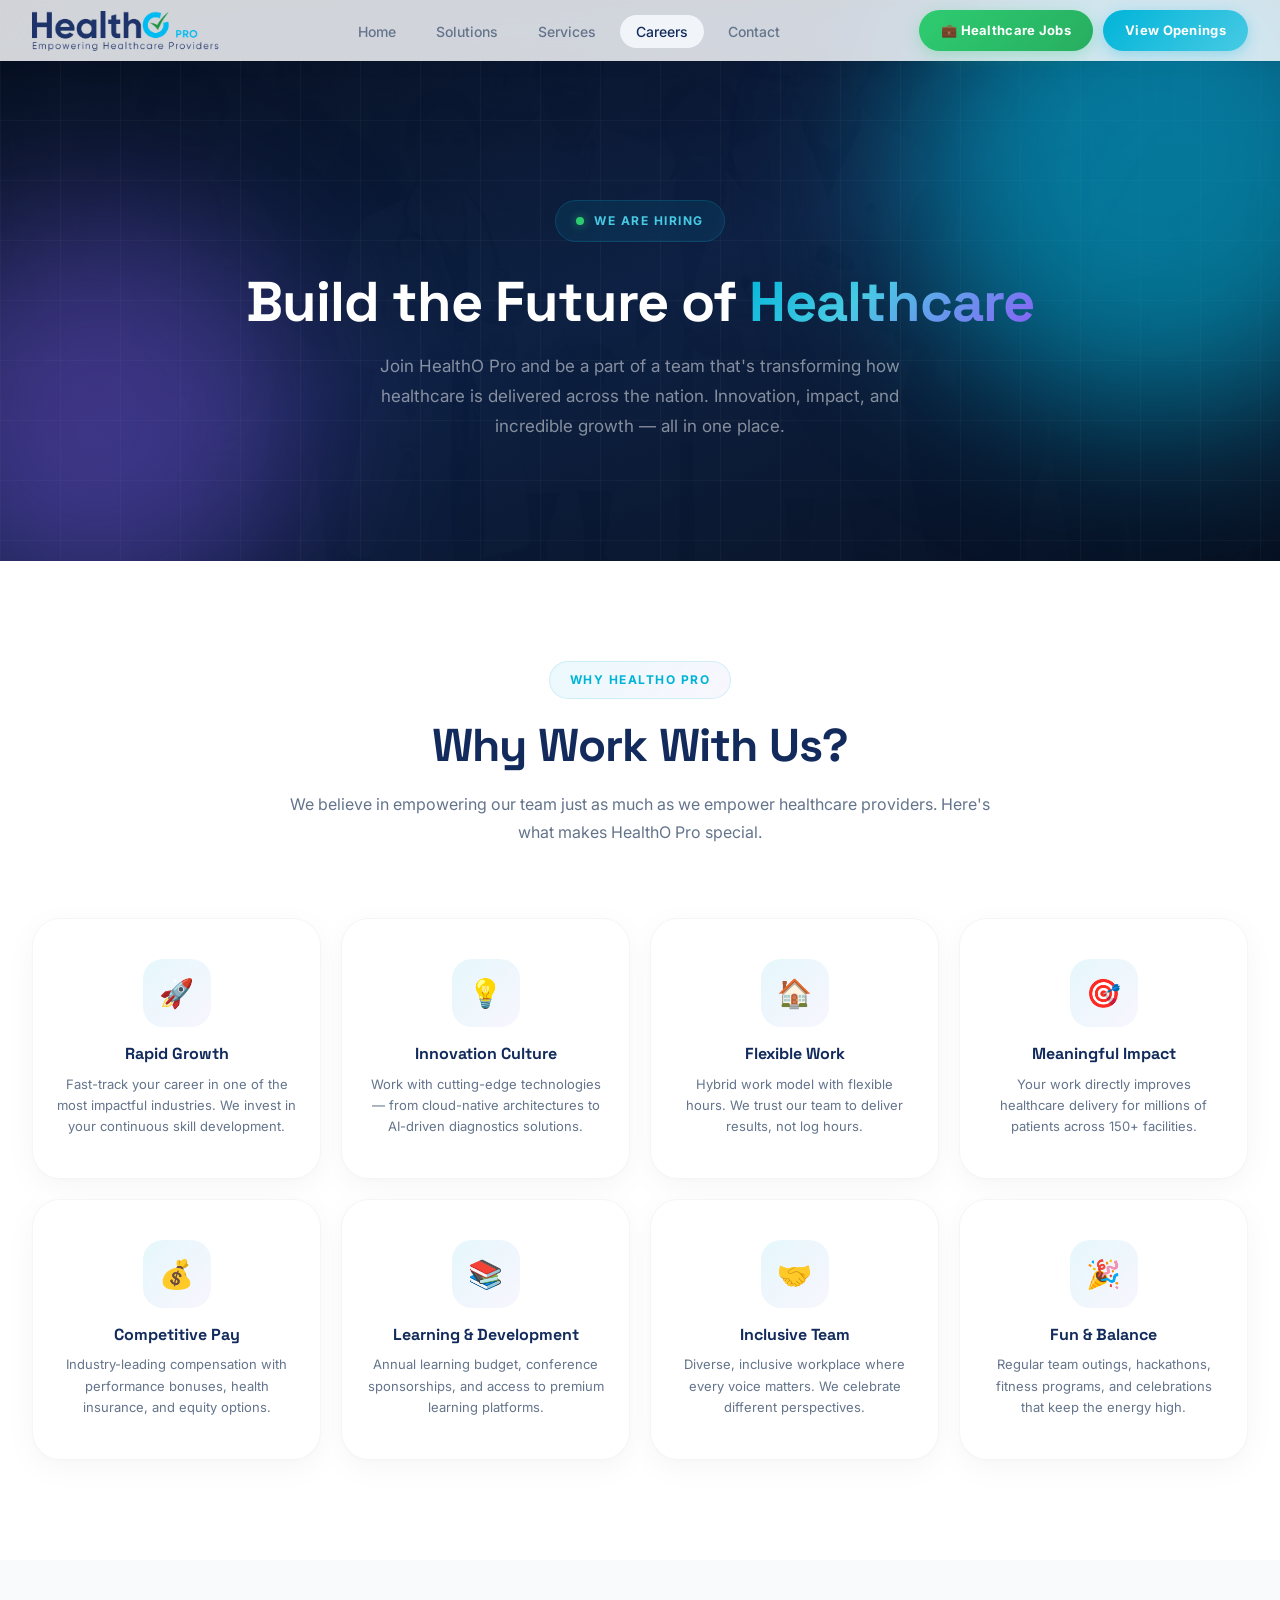
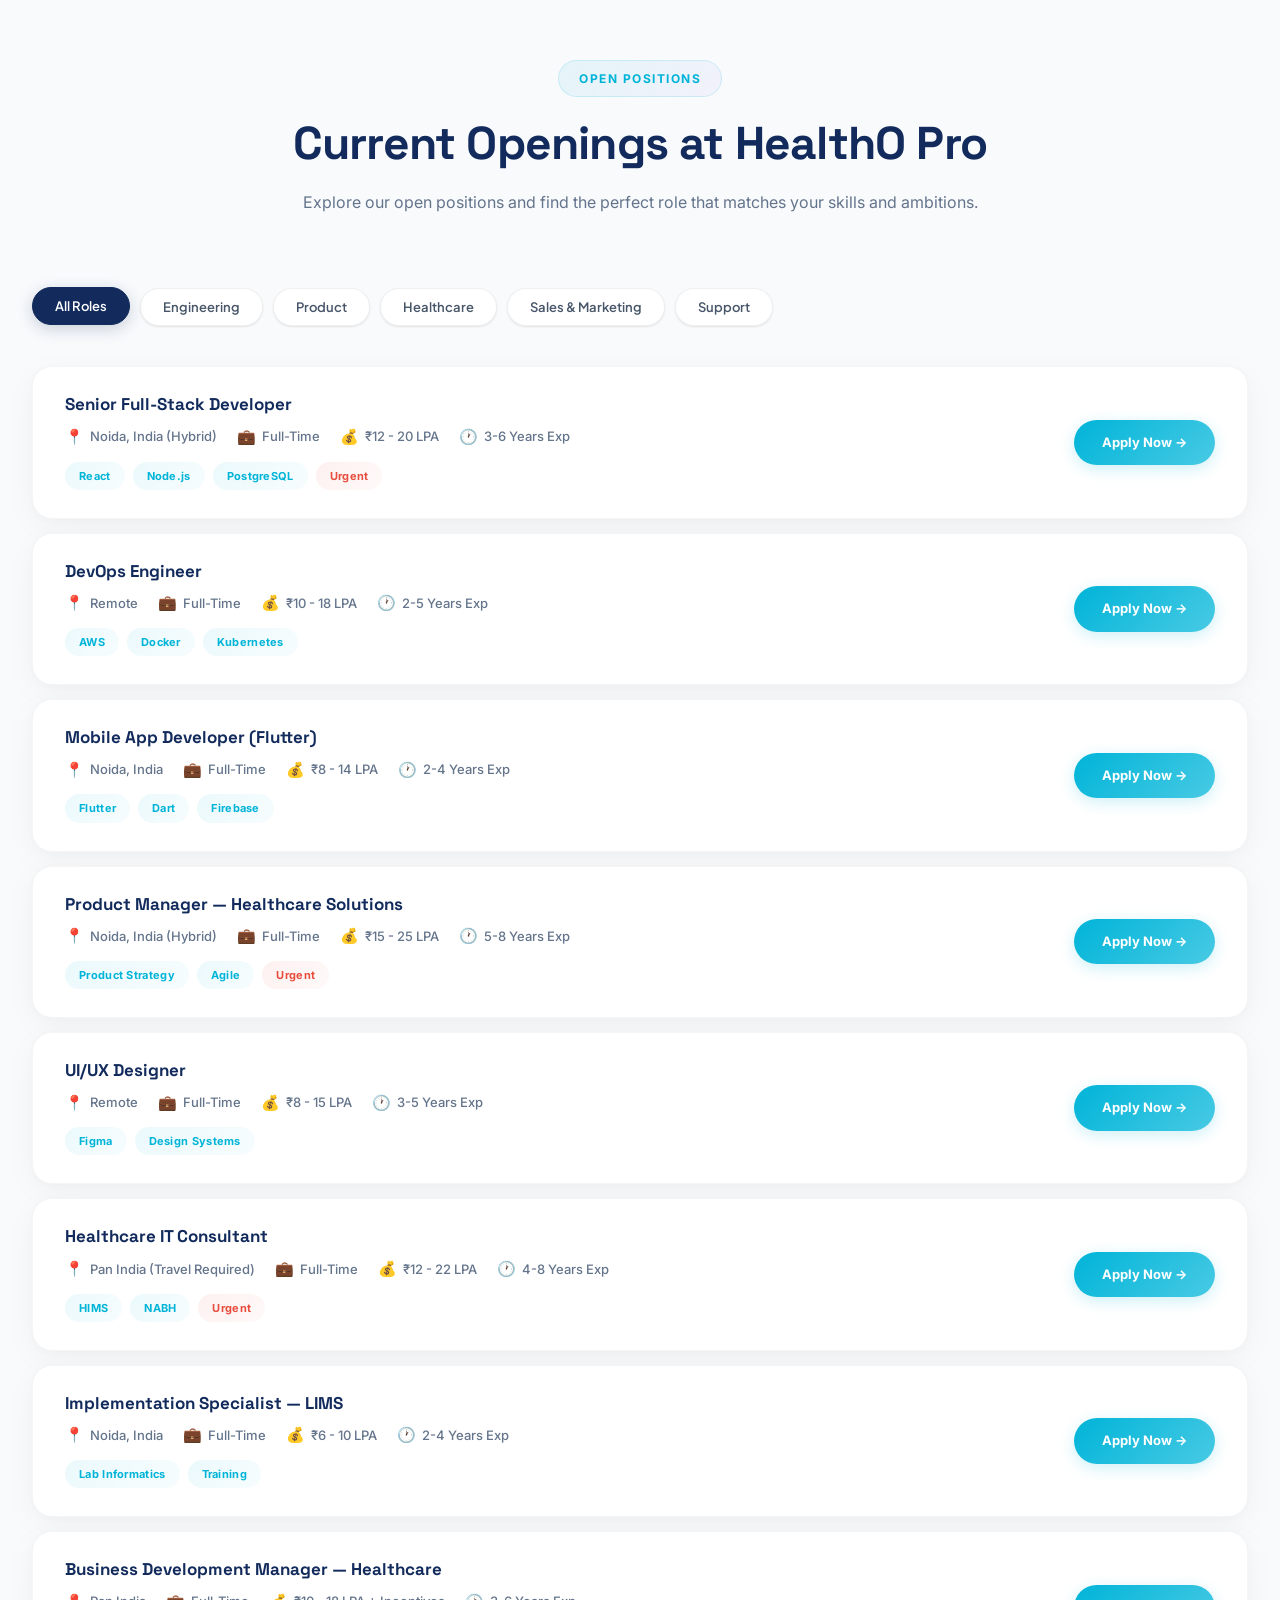
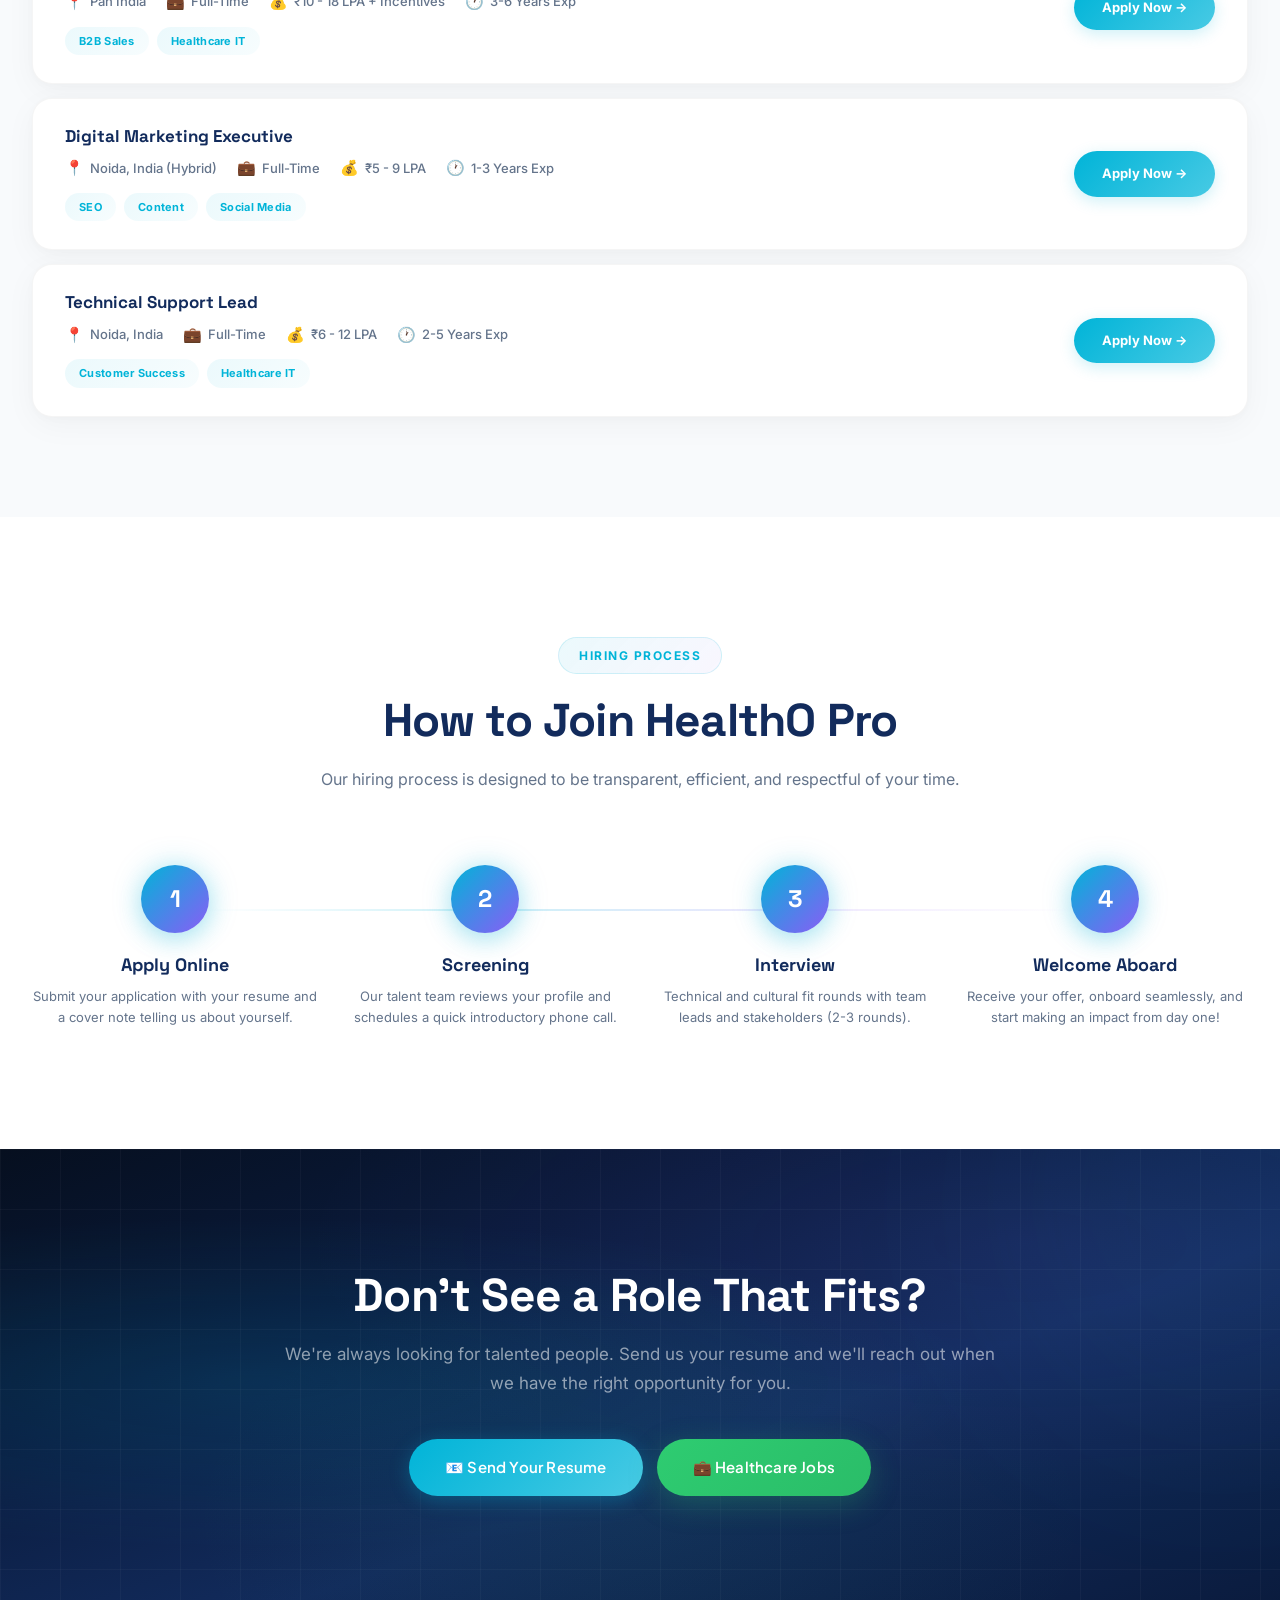
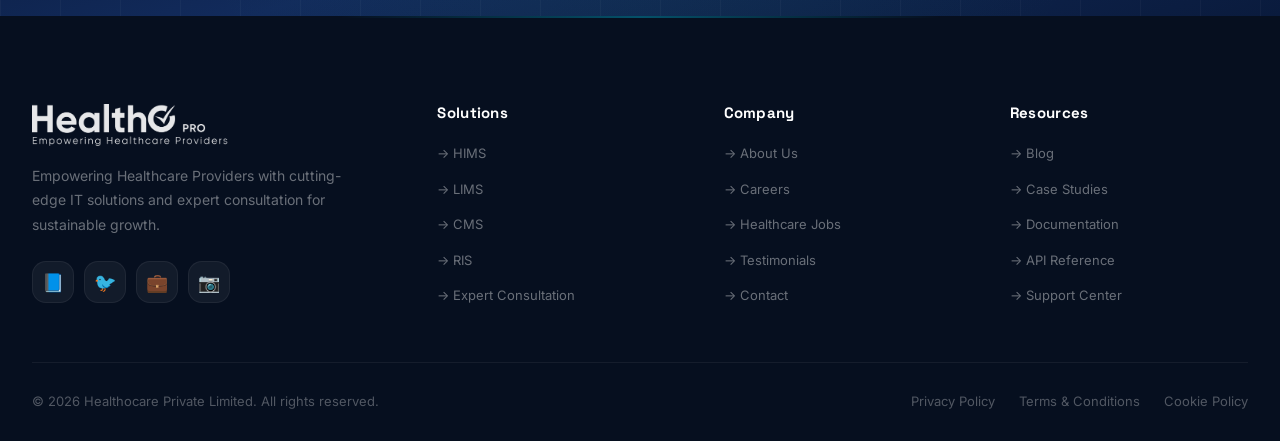
==== commit 7f8a0971: "privacy & terms" ====
--- a/careers.html
+++ b/careers.html
@@ -417,8 +417,8 @@
         <div class="footer-bottom">
             <p>© 2026 Healthocare Private Limited. All rights reserved.</p>
             <div class="footer-bottom-links">
-                <a href="#">Privacy Policy</a>
-                <a href="#">Terms of Service</a>
+                <a href="privacy-policy.html">Privacy Policy</a>
+                <a href="terms-conditions.html">Terms & Conditions</a>
                 <a href="#">Cookie Policy</a>
             </div>
         </div>
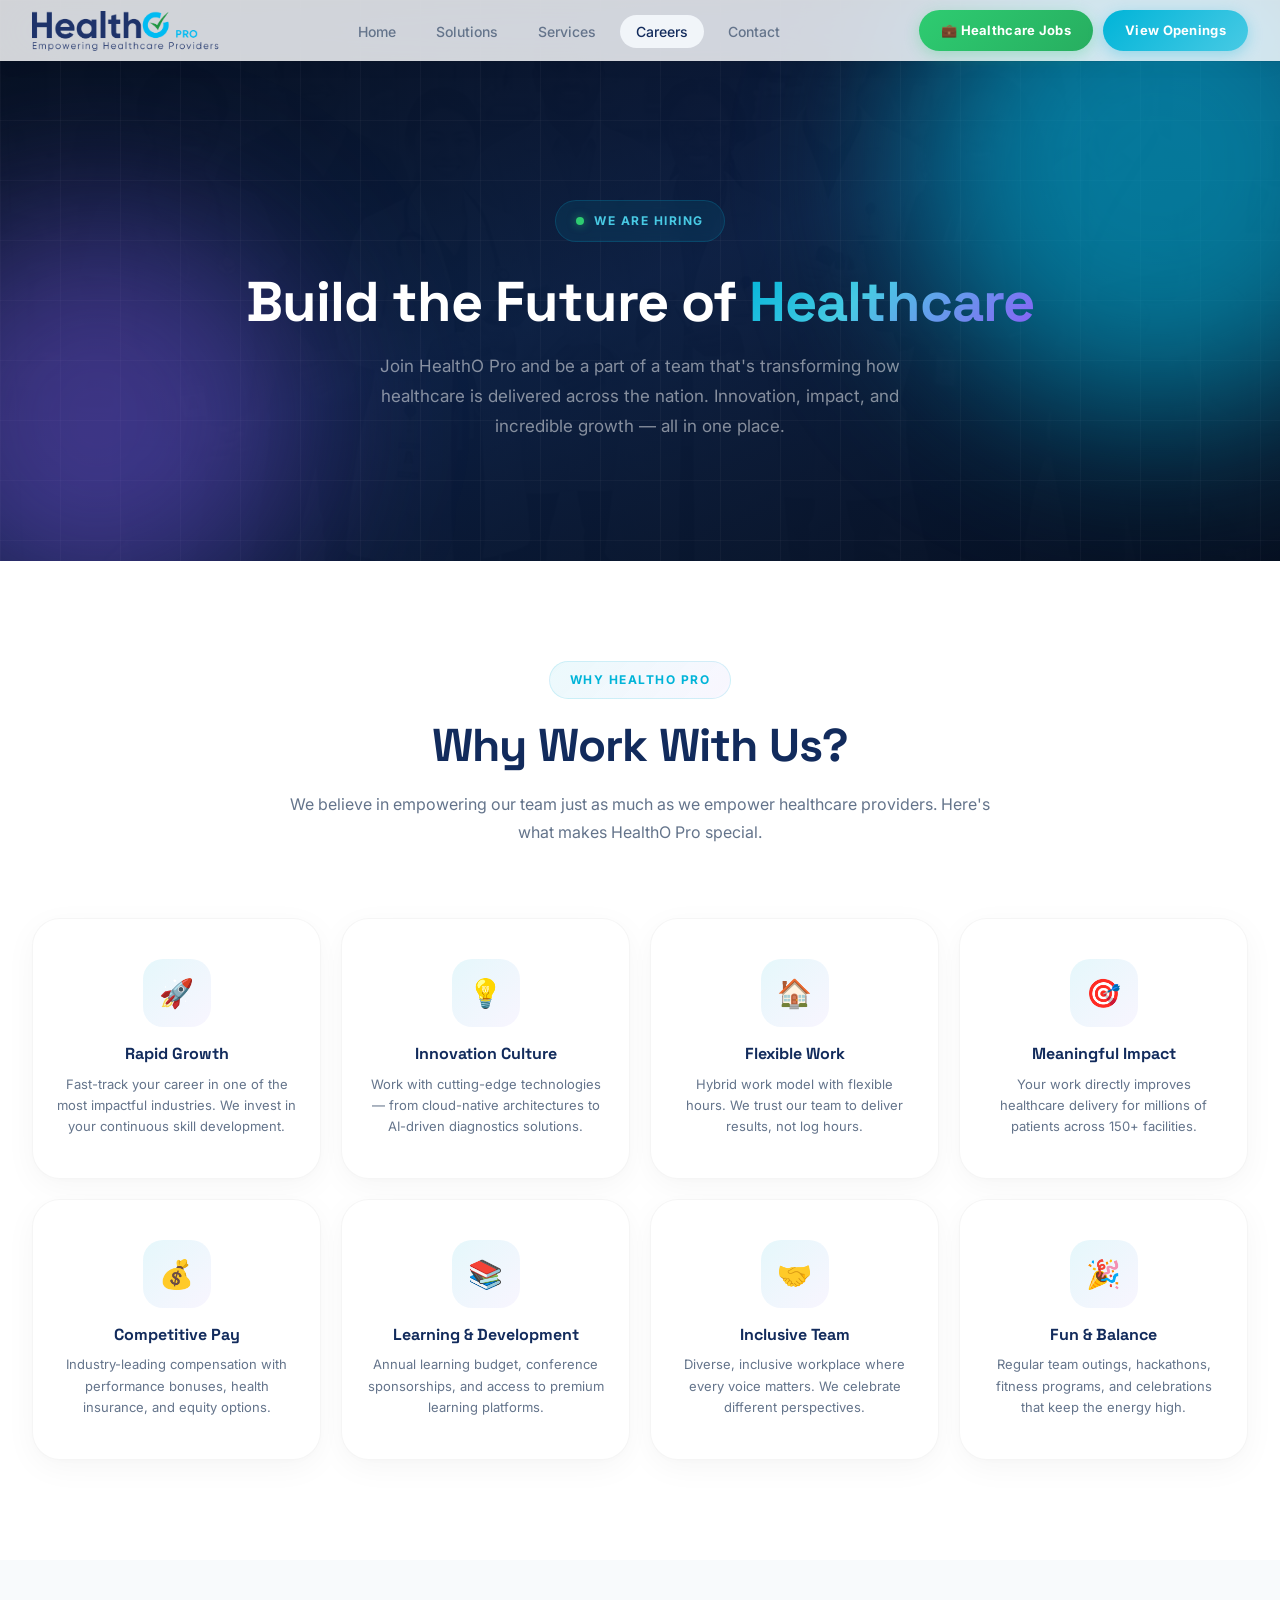
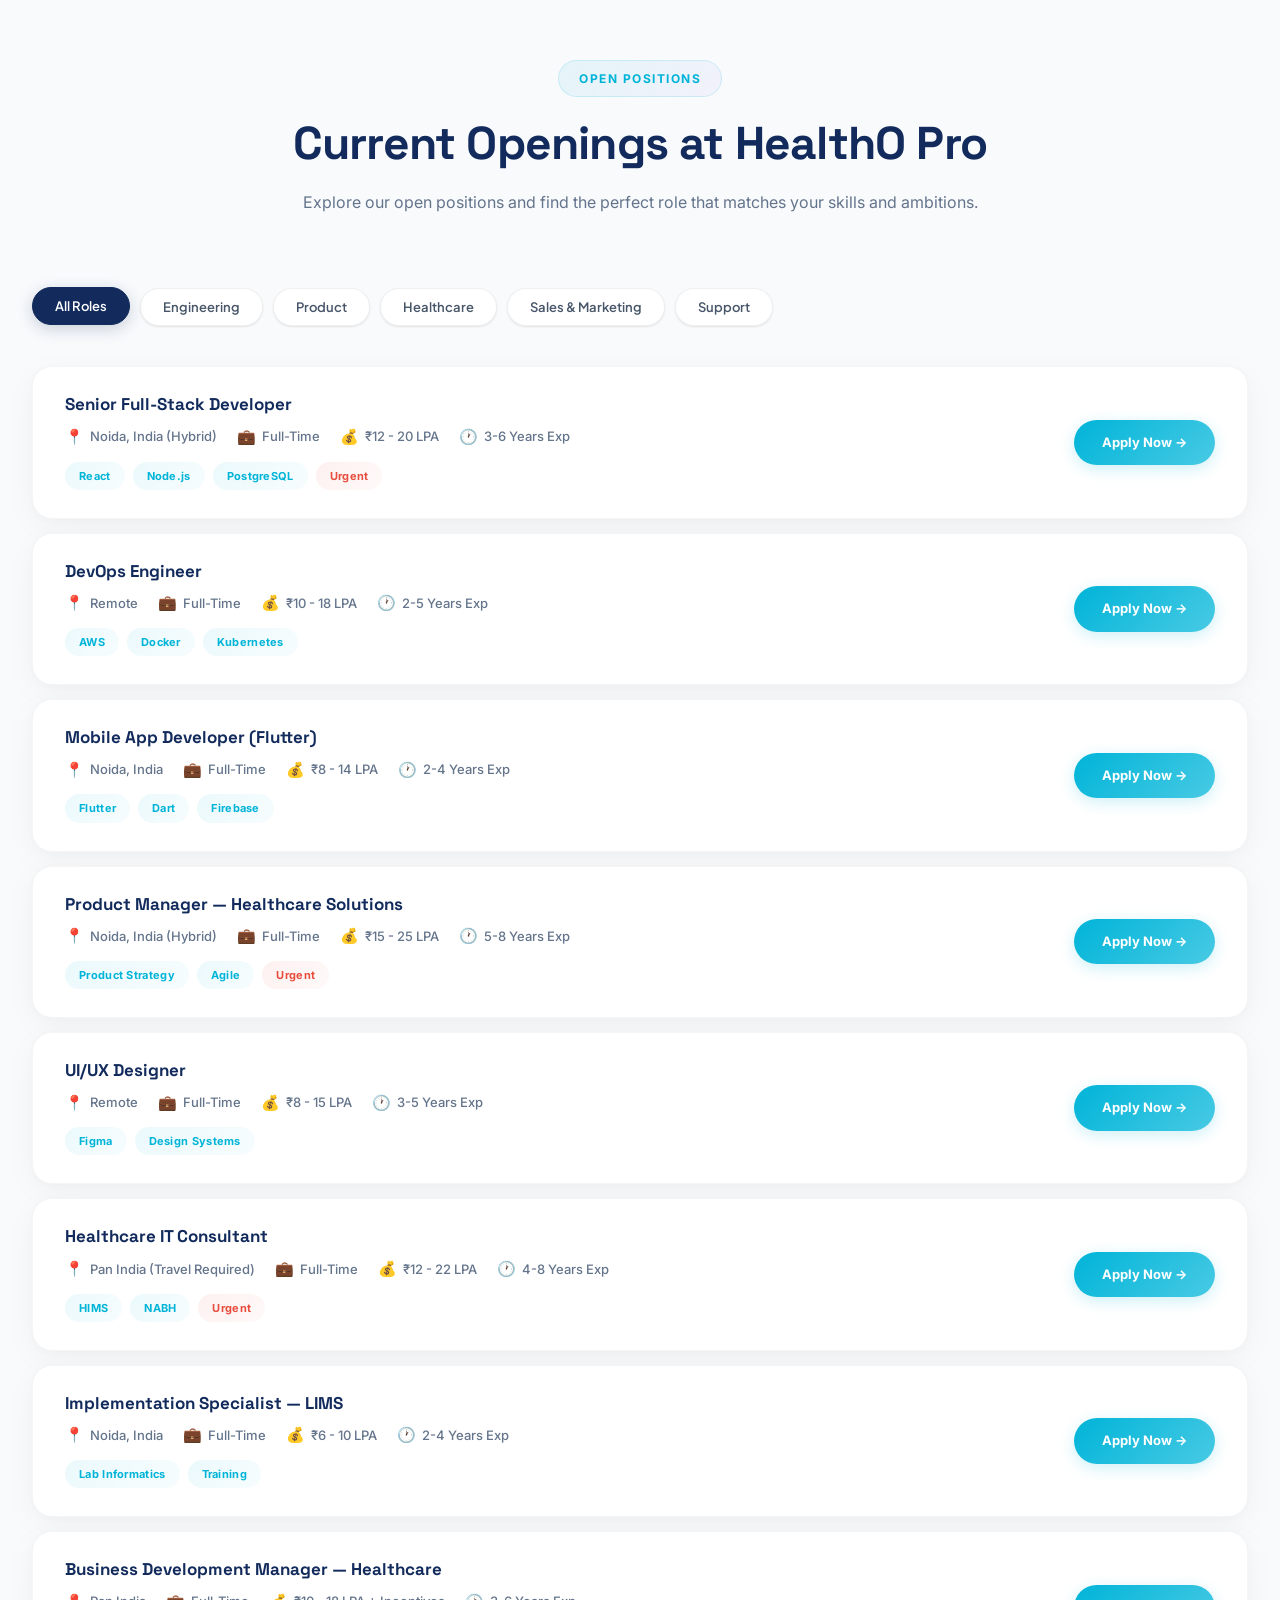
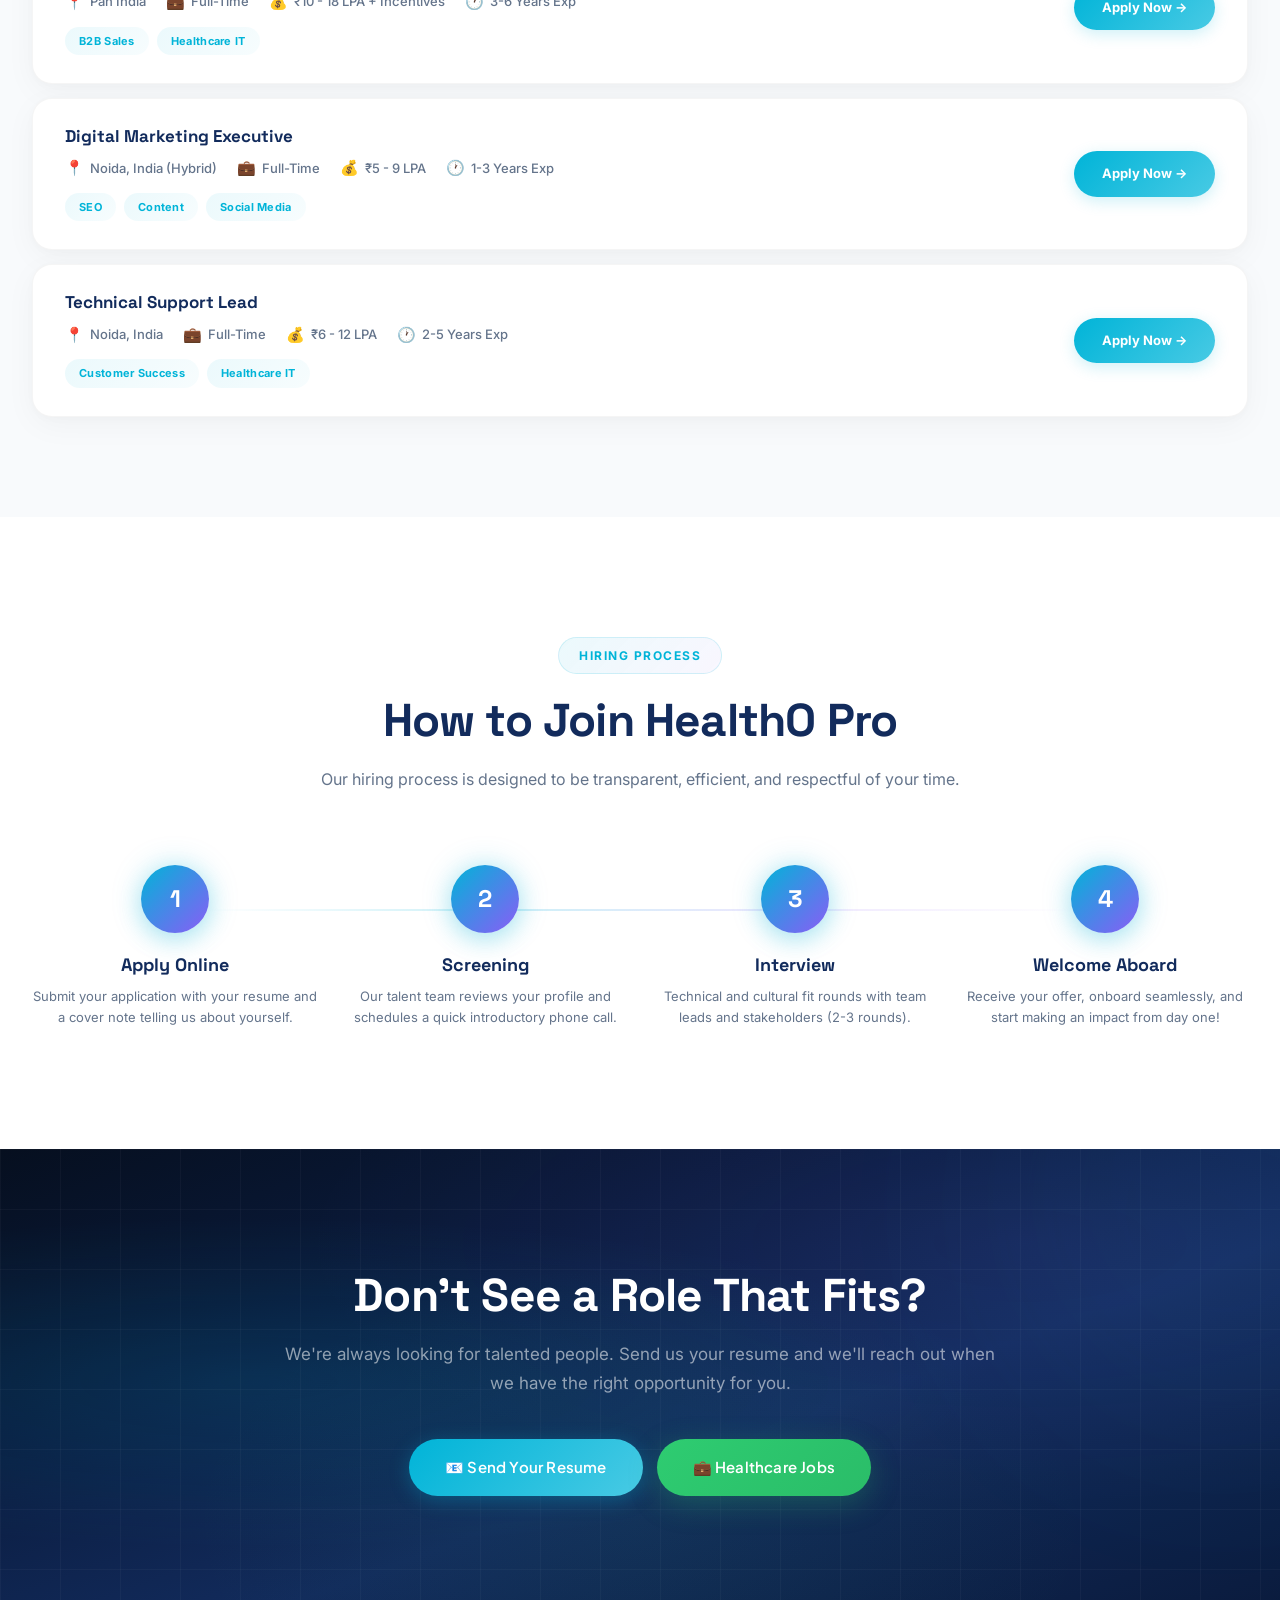
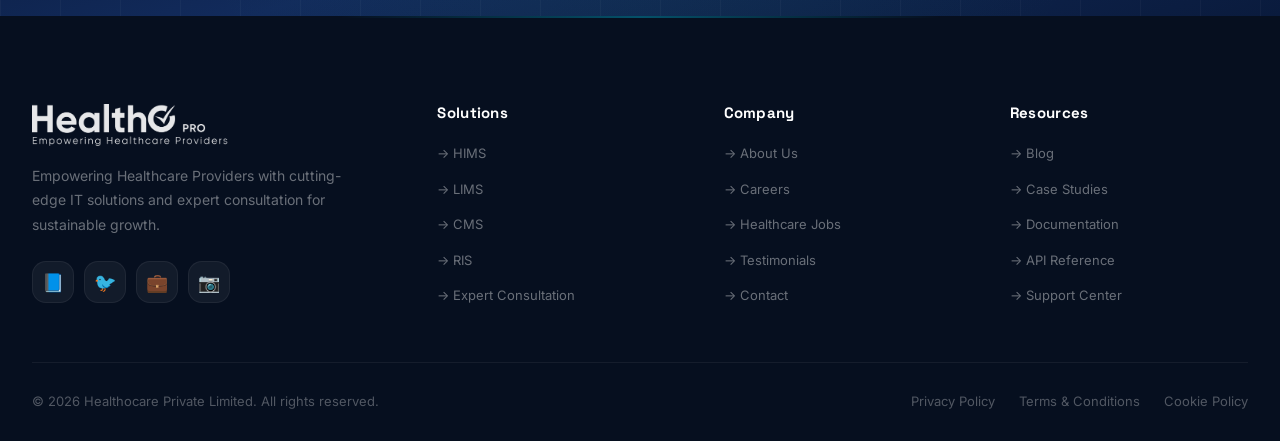
==== commit 08c68381: "scroll-up" ====
--- a/careers.html
+++ b/careers.html
@@ -425,9 +425,6 @@
     </div>
 </footer>
 
-<!-- Back to Top -->
-<button class="back-to-top" id="backToTop" aria-label="Back to top">↑</button>
-
 <script src="script.js"></script>
 </body>
 </html>
